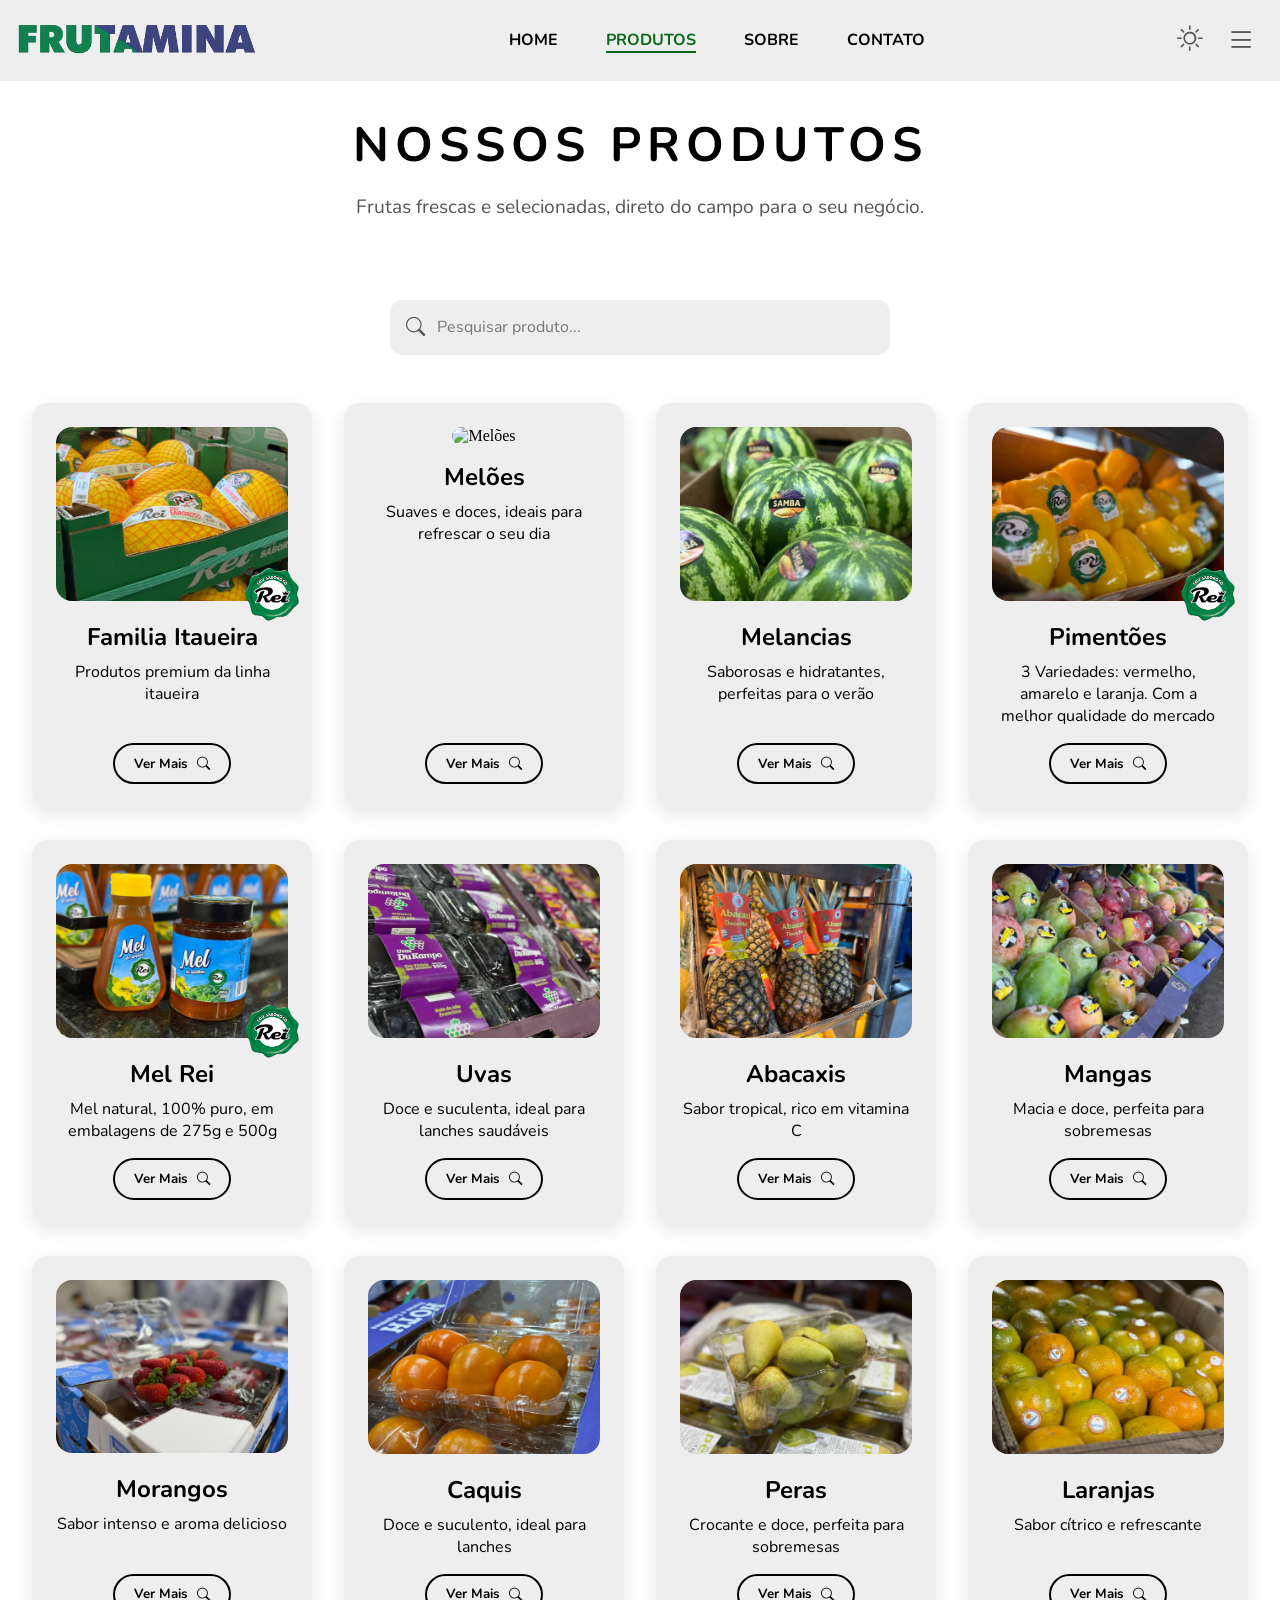
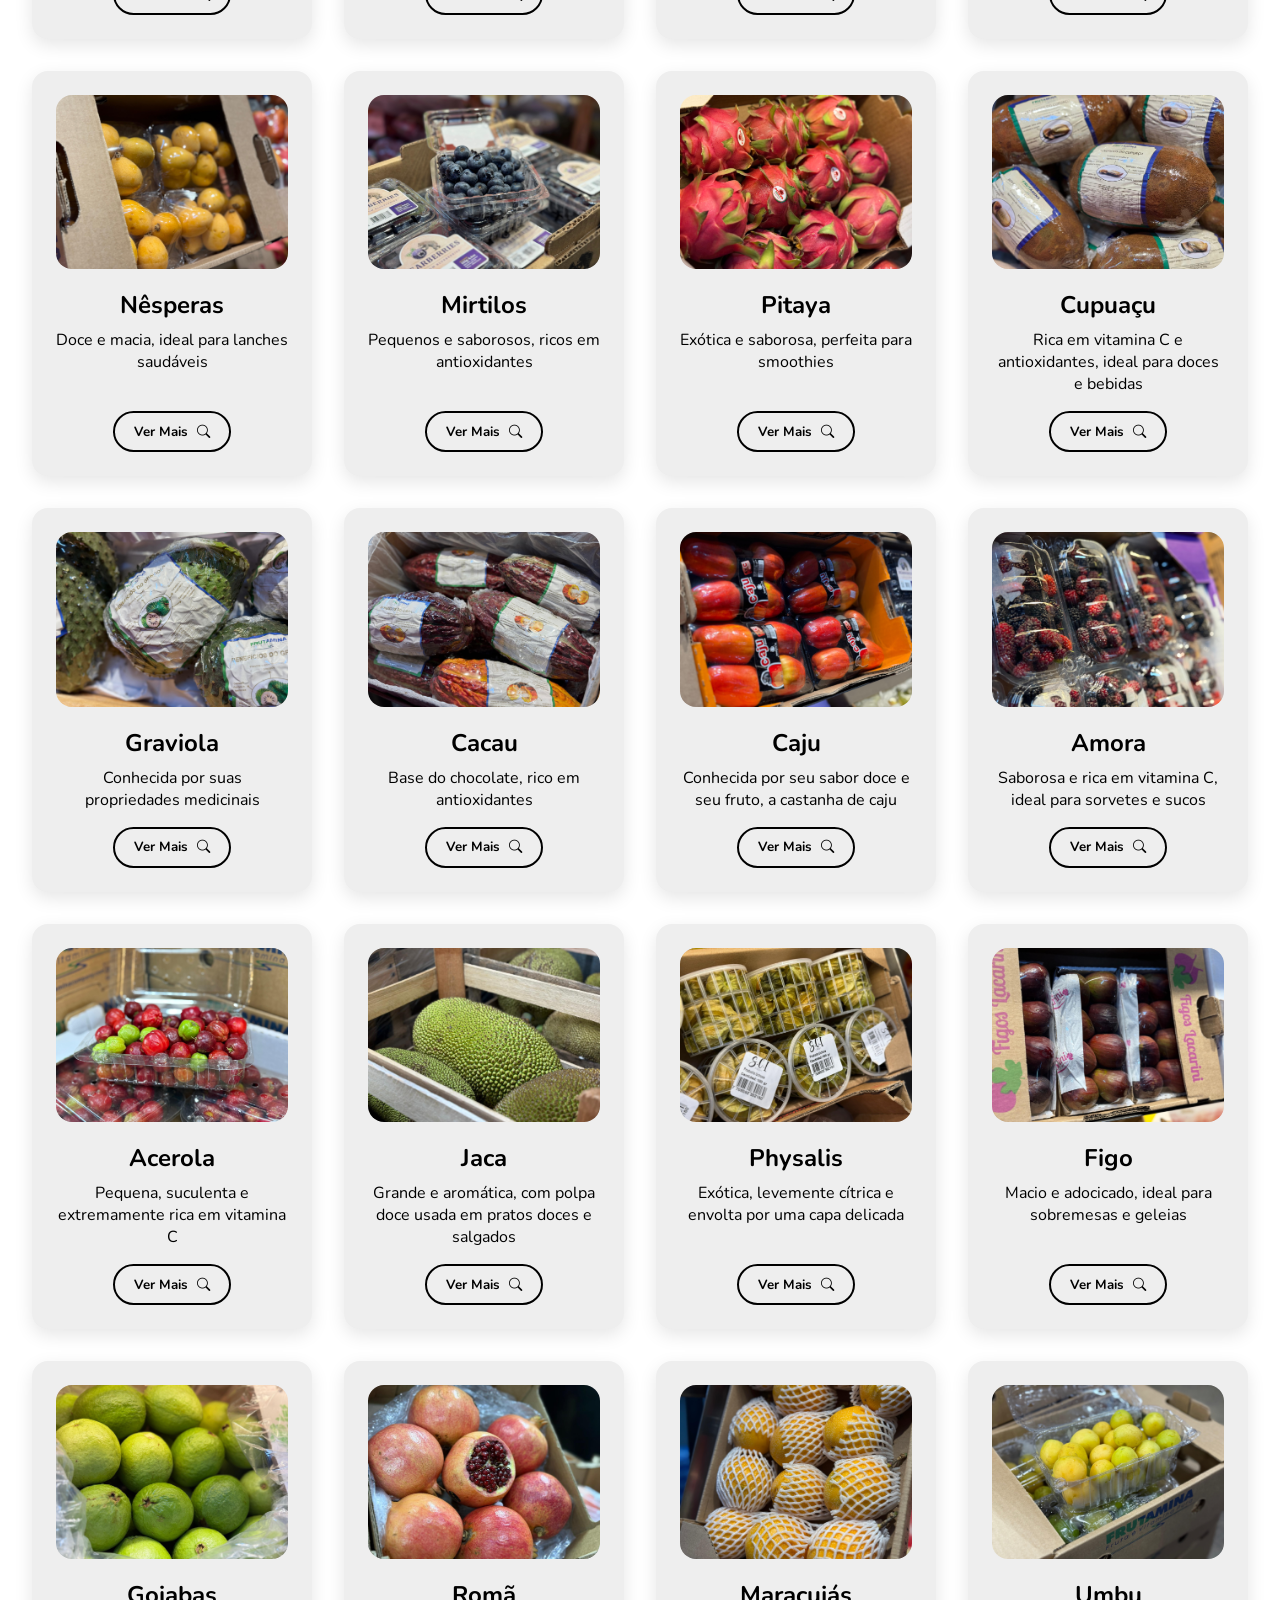
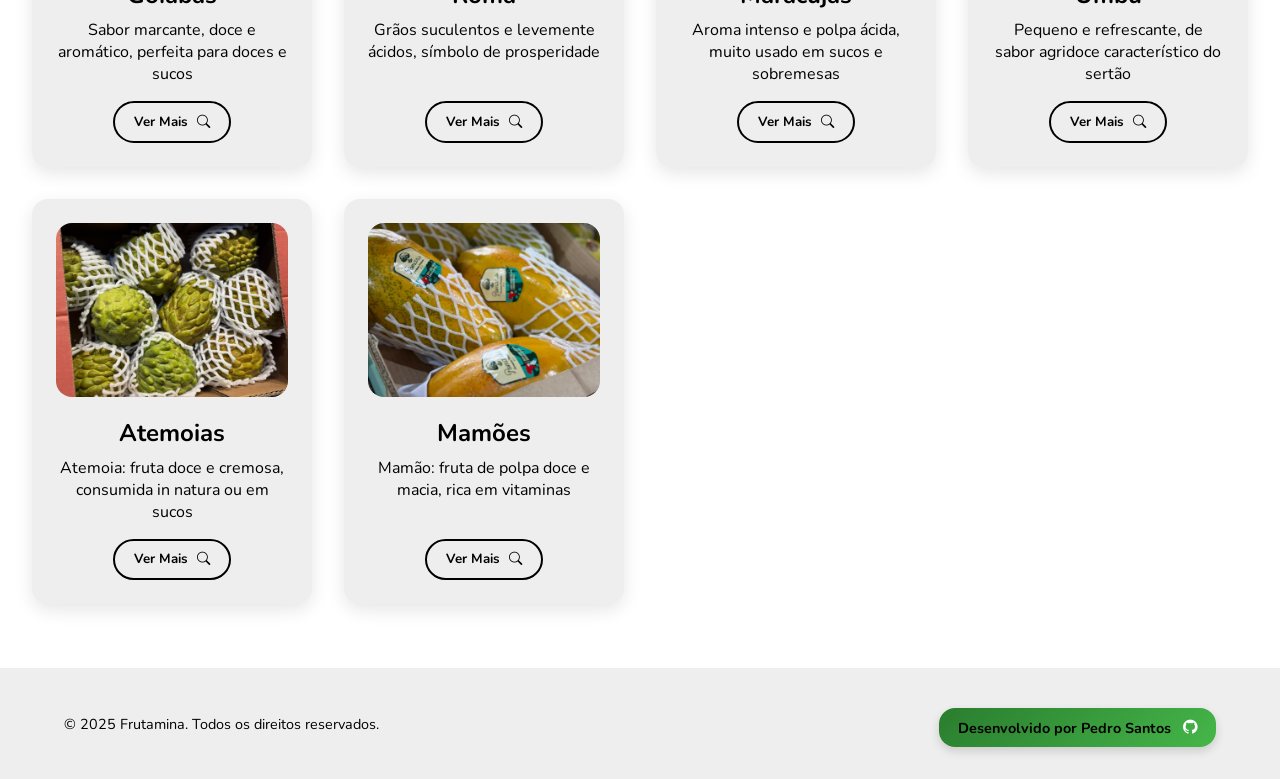
==== produtos.html @ 0034beb6 "up" ====
<!DOCTYPE html>
<html lang="pt-BR">

<head>
  <meta charset="UTF-8">
  <meta name="viewport" content="width=device-width, initial-scale=1.0">
  <title>Frutamina | Produtos</title>

  <!-- CSS Base -->
  <link rel="stylesheet" href="assets/css/produtos.css">

  <!-- Bootstrap Icons -->
  <link rel="stylesheet" href="https://cdn.jsdelivr.net/npm/bootstrap-icons@1.13.1/font/bootstrap-icons.min.css" />
</head>

<body>
  <!-- Header -->
  <header id="header">
    <div class="header-logo">
      <a href="index.html">
        <img src="assets/svg/logo.webp" alt="Frutamina Logo" class="logo" />
      </a>
    </div>
    <nav class="menu-desktop">
      <ul class="menu menu-principal">
        <li><a href="index.html#home" class="menu-link"><span class="menu-texto">Home</span></a></li>
        <li><a href="produtos.html" class="menu-link active"><span class="menu-texto">Produtos</span></a></li>
        <li><a href="index.html#sobre" class="menu-link"><span class="menu-texto">Sobre</span></a></li>
        <li><a href="index.html#contato" class="menu-link"><span class="menu-texto">Contato</span></a></li>
      </ul>
    </nav>
    <div class="header-toggle">
      <i id="toggleTheme" class="bi bi-sun"></i>
      <button id="menuHamburger" class="btn-menu-mobile">
        <i class="bi bi-list"></i>
      </button>
    </div>
  </header>

  <!-- Menu Mobile -->
  <nav id="menuMobile" class="menu menu-principal menu-mobile">
    <button class="btn-fechar-mobile" onclick="document.getElementById('menuMobile').classList.remove('active')">
      <i class="bi bi-x-lg"></i>
    </button>
    <ul class="menu-lista">
      <li class="menu-item">
        <a href="index.html" class="menu-link">
          <i class="bi bi-house-door"></i>
          <span>Home</span>
        </a>
      </li>
      <li class="menu-item">
        <a href="produtos.html" class="menu-link">
          <i class="bi bi-basket"></i>
          <span>Produtos</span>
        </a>
      </li>
      <li class="menu-item">
        <a href="index.html#sobre" class="menu-link">
          <i class="bi bi-info-circle"></i>
          <span>Sobre</span>
        </a>
      </li>
      <li class="menu-item">
        <a href="index.html#contato" class="menu-link">
          <i class="bi bi-telephone"></i>
          <span>Contato</span>
        </a>
      </li>
    </ul>
    <div class="menu-social-mobile">
      <a href="https://www.instagram.com/frutamina.oficial/" target="_blank"><i class="bi bi-instagram"></i></a>
      <a href="https://www.tiktok.com/@frutamina.oficial" target="_blank"><i class="bi bi-tiktok"></i></a>
      <a href="tel:3641-4352" target="_blank"><i class="bi bi-telephone"></i></a>
    </div>
  </nav>

  <!-- Seção Produtos -->
  <main class="produtos-page container">
    <h1>Nossos Produtos</h1>
    <p class="descricao">Frutas frescas e selecionadas, direto do campo para o seu negócio.</p>

    <!-- Barra de Pesquisa -->
    <div class="barra-pesquisa">
      <input type="text" id="buscaProduto" class="busca-input" placeholder="Pesquisar produto...">
      <i class="bi bi-search"></i>
    </div>

    <p id="mensagemNaoEncontrado" class="mensagem-nao-encontrado" style="display: none;">
      <i class="bi bi-emoji-frown"></i> Nenhum produto encontrado.<br>
      Verifique a ortografia ou entre em contato conosco para mais informações.
    </p>
    <div id="botaoContatoNaoEncontrado" class="mensagem-botao" style="display: none;">
      <a href="index.html#contato">
        <button class="btn btn-primario">
          <span class="btn-texto">Falar com a Frutamina</span>
          <i class="bi bi-envelope"></i>
        </button>
      </a>
    </div>

    <div class="grid-produtos">

    </div>

    <!-- Modal Produto (substituir a versão antiga) -->
    <div id="modalProduto" class="modal-produto" role="dialog" aria-hidden="true">
      <div class="modal-conteudo">
        <button class="modal-fechar" onclick="fecharModal()">
          <i class="bi bi-x-lg"></i>
        </button>

        <!-- coluna esquerda: imagem + mini-galeria -->
        <div class="modal-imagem" aria-hidden="false">
          <img id="modalImagem" src="" alt="Imagem do produto">
          <div id="miniGaleria" class="mini-galeria"></div>
        </div>

        <!-- coluna direita: título, descrição, impact-characters, botões -->
        <div class="modal-texto">
          <h2 id="modalTitulo"></h2>
          <p id="modalDescricao"></p>

          <div class="impact-characters" aria-hidden="false"></div>

          <!-- Indicador de progresso -->
          <div class="modal-progresso">
            <span id="progressoTexto">1/1</span>
          </div>

          <!-- Botões de navegação -->
          <div class="modal-botoes">
            <button id="anteriorBtn" class="btn btn-primario" onclick="anteriorProduto()">
              <i class="bi bi-arrow-left"></i> Anterior
            </button>
            <button id="proximoBtn" class="btn btn-primario" onclick="proximoProduto()">
              Próximo <i class="bi bi-arrow-right"></i>
            </button>
          </div>
        </div>
      </div>
    </div>
  </main>


  <!-- Footer -->
  <footer>
    <div class="footer-container">
      <p class="frutamina">&copy; 2025 Frutamina. Todos os direitos reservados.</p>
      <a href="https://spedrooliveira.github.io/site-pedro/" target="_blank">
        <button class="btn-footer">
          <p class="pedro">Desenvolvido por Pedro Santos <i class="bi bi-github"></i></p>
        </button>
      </a>
    </div>
  </footer>

  <!-- Scripts -->
</body>
<script src="assets/js/script.js" defer></script>
<script src="assets/js/produtos.js" defer></script>
<script src="assets/js/modal-produtos.js" defer></script>

</html>
---- assets/css/produtos.css ----
@import url('https://fonts.googleapis.com/css2?family=Noto+Sans+Duployan:wght@400;700&family=Noto+Sans+SC:wght@100..900&family=Nunito:ital,wght@0,200..1000;1,200..1000&family=Roboto+Mono:ital,wght@0,100..700;1,100..700&display=swap');

* {
    box-sizing: border-box;
    margin: 0;
    padding: 0;
}

:root {
    --fonte-textos: 'Nunito', sans-serif;
    --fonte-titulos: 'Noto Sans SC', sans-serif;
    --fonte-escrita: 'Noto Sans Duployan', sans-serif;
    --fonte-titulos2: 'Nunito', sans-serif;
    --cor-link: #2563eb;
}

:root,
:root[data-theme="light"] {
    --cor-fundo-primário: #ffffff;
    --cor-fundo-secundário: #eeeeee;
    --cor-texto: #000000;
    --cor-icone: #555555;
    --cor-hover: #096919;
    --cor-azul-contato: #2563eb;
    --cor-azul-hover: #1d4ed8;
    --cor-botao: #000;

}

:root[data-theme="dark"] {
    --cor-fundo-primário: #121212;
    --cor-fundo-secundário: #1e1e1e;
    --cor-texto: #f5f5f5;
    --cor-icone: #bbbbbb;
    --cor-hover: #0f9d0f;
    --cor-botao: #fff;

}

html {
    scroll-behavior: smooth;

}


.container {
    margin: 0 auto;
    padding-left: 2rem;
    padding-right: 2rem;
}

#home,
#sobre,
#produtos,
#contato {
    scroll-margin-top: 5rem;
}

.produtos,
.sobre,
.contato {
    padding-top: 5rem;
    padding-bottom: 2rem;
    /* ajuste conforme a altura do seu header */
}

i {
    color: var(--cor-icone);
}

button {
    border: none;
    cursor: pointer;
    border: solid 1px var(--cor-texto);
}

body {
    background-color: var(--cor-fundo-primário);
    transition: all 0.3s ease-in-out;

}


a {
    text-decoration: none;
    color: var(--cor-link);
}

span {
    font-family: var(--fonte-textos);
}

ul {
    list-style: none;
}

li {
    color: var(--cor-texto)
}


h1 {
    font-family: var(--fonte-escrita);
    font-size: 4rem;
    /* maior */
    color: var(--cor-texto);
    text-rendering: optimizeLegibility;
    text-transform: uppercase;
}

h2 {
    font-family: var(--fonte-titulos2);
    color: var(--cor-texto);
    text-transform: uppercase;
    align-items: center;
    display: flex;
    justify-content: center;
    font-size: 3rem;
    letter-spacing: 24px;
}

h3 {
    font-family: var(--fonte-escrita);
    color: var(--cor-texto);
    text-rendering: optimizeLegibility;
}

h4 {
    font-family: var(--fonte-escrita);
    color: var(--cor-texto);
    text-rendering: optimizeLegibility;
}

.subtitulo-h1 {
    font-size: 2.5rem;
    text-transform: uppercase;
    display: block;
    margin-top: -0.8rem;
    color: var(--cor-texto);

}

.subtitulo-banner {
    font-size: 1.2rem;
    font-family: var(--fonte-textos);
    color: var(--cor-texto);
    margin-top: -0.5rem;
}

/* BOTÕES */

.btn-primario {
    background: transparent;
    border: 2px solid var(--cor-texto);
    color: #fff;
    padding: 0.6rem 1.2rem;
    border-radius: 2rem;
    transition: all 0.3s ease;
    display: flex;
    align-items: center;
    justify-content: center;
    gap: .6rem;
}

.btn-primario:hover {
    background: #2ecc71;
    border-color: #2ecc71;
    color: #fff;
    transform: translateY(-2px);
}

.btn-primario i {
    color: var(--cor-texto);
}

.btn-primario span {
    color: var(--cor-texto);
    font-weight: 700;
    text-transform: capitalize;
    font-weight: 700;
}

.btn-primario:hover span {
    color: #fff;
    font-weight: 700;
}

.btn-primario:hover i {
    color: #fff;
}




/* MENU */

.logo {
    width: 15rem;
    height: auto;
    pointer-events: none;
}

#header {
    display: flex;
    flex-direction: row;
    align-items: center;
    /* Centraliza verticalmente */
    justify-content: space-between;
    width: 100%;
    padding: 1rem 1rem;
    z-index: 100;
    position: fixed;
    background-color: var(--cor-fundo-secundário);
    transition: all 0.3s ease-in-out;
}

.header-logo {
    display: flex;
    align-items: center;
    /* Garante alinhamento da logo */
}

.menu {
    display: flex;
    gap: 1rem;
    align-items: center;
}

.menu-texto {
    color: var(--cor-texto);
    text-transform: uppercase;
    font-size: 1rem;
    font-weight: 700;
    font-family: var(--fonte-textos);
    text-rendering: optimizeLegibility;
    transition: border-bottom 0.3s ease;
    border-bottom: 2px solid transparent;

}

.menu-link {
    display: flex;
    align-items: center;
    gap: 0.5rem;
    padding: 0.5rem 1rem;
    transition: all 0.3s ease-in-out;
}

.menu-link.active .menu-texto,
.menu-link:hover .menu-texto {
    color: var(--cor-hover);
    transition: all 0.3s ease-in-out;
    border-bottom: 2px solid var(--cor-hover);
    /* Linha visível ao ativar */
}

.social-icon {
    color: var(--cor-icone);
    font-size: 1.5rem;
    /* tamanho fonte */
}

.menu-link:hover .social-icon {
    color: var(--cor-hover);
    transition: all 0.3s ease-in-out;
}

.header-toggle {
    display: flex;
    align-items: center;
    justify-content: flex-end;
}

#toggleTheme:hover {
    color: var(--cor-hover);
    transition: all 0.3s ease-in-out;
    border-bottom: 2px solid;
    /* Linha invisível para evitar "pulo" ao ativar */
    transition: border-bottom 0.3s ease;
    /* Adiciona transição suave */
}

#toggleTheme {
    cursor: pointer;
    color: var(--cor-icone);
    font-size: 1.6rem;
    /* tamanho fonte */
    transition: all 0.3s ease-in-out, border-bottom 0.3s ease;
    border-bottom: 2px solid transparent;
    /* Linha invisível para evitar "pulo" ao ativar */
}

.btn-menu-mobile {
    color: var(--cor-icone);
    border: none;
    font-size: 1.8rem;
    padding: 0.5rem;
    margin-left: 1rem;
    display: flex;
    align-items: center;
    justify-content: center;
    cursor: pointer;
    display: none;
    color: var(--cor-azul-contato);
    background: transparent;
}

/* MENU MOBILE */

/* ===== MENU MOBILE MODERNO ===== */
.menu-mobile {
    position: fixed;
    top: 0;
    right: 0;
    z-index: 50;
    width: 75%;
    height: 100%;
    background: var(--cor-fundo-secundário);
    backdrop-filter: blur(10px);
    display: flex;
    flex-direction: column;
    padding: 2rem 1.5rem;
    transform: translateX(100%);
    transition: transform 0.4s ease, opacity 0.3s ease;
    opacity: 0;
}

.menu-mobile.active {
    transform: translateX(0);
    opacity: 1;
}

.btn-fechar-mobile {
    align-self: flex-end;
    background: none;
    border: none;
    font-size: 2rem;
    color: #fff;
    margin-bottom: 1rem;
}

.menu-logo-mobile {
    text-align: center;
    margin-bottom: 2rem;
}

.menu-logo-mobile img {
    width: 120px;
    height: auto;
}

.menu-lista {
    list-style: none;
    flex: 1;
}

.menu-lista .menu-item {
    margin-bottom: 1.2rem;
}

.menu-lista .menu-link {
    display: flex;
    align-items: center;
    gap: 0.8rem;
    padding: 0.8rem 1rem;
    border-radius: 8px;
    color: #fff;
    text-decoration: none;
    transition: background 0.3s ease;
    font-size: 1.1rem;
}

.menu-lista .menu-link:hover {
    background: rgba(255, 255, 255, 0.1);
}

.menu-lista .menu-link i {
    font-size: 1.3rem;
    color: var(--cor-azul-contato);
}

.menu-social-mobile {
    margin-top: auto;
    display: flex;
    justify-content: center;
    gap: 1.5rem;
}

.menu-social-mobile a {
    font-size: 1.8rem;
    transition: color 0.3s ease;
}

.menu-social-mobile i:hover {
    color: var(--cor-azul-contato);
    transition: 0.3s ease-in-out;
}

/* CORPO */

.barra-pesquisa {
    margin: 2rem auto 3rem;
    max-width: 500px;
    width: 100%;
    position: relative;
    background-color: transparent;
}

.barra-pesquisa i {
    position: absolute;
    top: 50%;
    left: 1rem;
    transform: translateY(-50%);
    font-size: 1.2rem;
    color: var(--cor-icone);
}

.barra-pesquisa input {
    width: 100%;
    padding: 0.9rem 1.2rem 0.9rem 2.8rem;
    /* espaço extra à esquerda pro ícone */
    font-size: 1rem;
    border: 2px solid var(--cor-fundo-secundário);
    border-radius: 0.8rem;
    font-family: var(--fonte-textos);
    outline: none;
    transition: all 0.3s ease;
    background-color: var(--cor-fundo-secundário);
    color: var(--cor-texto);
}

.barra-pesquisa input:focus {
    border-color: var(--cor-hover);
}

.mensagem-nao-encontrado {
    display: flex;
    flex-direction: column;
    align-items: center;
    justify-content: center;
    text-align: center;
    max-width: 600px;
    margin: 2rem auto;
    font-size: 1.5rem;
    font-family: var(--fonte-textos);
    color: var(--cor-icone);
    line-height: 1.6;
}

.mensagem-nao-encontrado i {
    font-size: 2rem;
    margin-bottom: 0.5rem;
    color: var(--cor-hover);
}

.mensagem-botao {
    display: flex;
    justify-content: center;
    margin-bottom: 2rem;
    padding-top: 1rem;
}

.mensagem-botao .btn {
    padding: 1rem 2rem;
    font-size: 1.2rem;
    border-radius: 1rem;
}

.mensagem-botao .btn i {
    font-size: 1.3rem;
    /* ícone maior */
}

/* FIM DA BARRA */

.produtos-page {
    padding-top: 7rem;
    padding-bottom: 4rem;
    /* espaço antes do footer */
    min-height: 60vh;
    /* mantém altura mínima da seção */
    display: flex;
    flex-direction: column;
    justify-content: flex-start;
}

.produtos-page h1 {
    font-family: var(--fonte-titulos2);
    font-size: 3rem;
    color: var(--cor-texto);
    margin-bottom: 1rem;
    text-transform: uppercase;
    letter-spacing: 6px;
}

.produtos-page .descricao {
    font-size: 1.2rem;
    color: var(--cor-icone);
    margin-bottom: 3rem;
    font-family: var(--fonte-textos);
}

.produtos-page h1,
.produtos-page p {
    display: flex;
    justify-content: center;
    align-items: center;
}

/* Grid */
.grid-produtos {
    display: grid;
    grid-template-columns: repeat(4, 1fr);
    gap: 2rem;
}


.produto-card {
    background-color: var(--cor-fundo-secundário);
    padding: 1.5rem;
    border-radius: 1rem;
    box-shadow: 0 6px 18px rgba(0, 0, 0, 0.1);
    display: flex;
    flex-direction: column;
    align-items: center;
    transition: all 0.3s ease-in-out;
}

.produto-card:hover {
    transform: translateY(-6px);
    box-shadow: 0 12px 24px rgba(0, 0, 0, 0.15);
}

.produto-img {
    width: 100%;
    height: auto;
    object-fit: contain;
    margin-bottom: 1rem;
    border-radius: 1rem;
    pointer-events: none;

}

.produto-img-wrapper {
    position: relative;
    display: inline-block;
}

.selo-rei {
    position: absolute;
    bottom: -5px;
    right: -16px;
    width: 4rem;
    height: auto;
    z-index: 2;
    pointer-events: none;
}


.produto-titulo {
    font-size: 1.5rem;
    font-family: var(--fonte-titulos2);
    margin-bottom: 0.5rem;
    color: var(--cor-texto);
    text-transform: capitalize;
}

.produto-texto {
    font-size: 1rem;
    color: var(--cor-texto);
    font-family: var(--fonte-textos);
    text-align: center;
    margin-bottom: 1rem;
}

.produto-card .btn {
    margin-top: auto;
    align-self: center;
}



/* POUP-UP */

.modal-produto {
    position: fixed;
    inset: 0;
    background: rgba(18, 18, 18, 0.95);
    display: none;
    justify-content: center;
    align-items: center;
    z-index: 2000;
    padding: 2rem;
    overflow-y: auto;
}


.modal-conteudo {
    display: flex;
    flex-direction: row;
    text-align: center;
    gap: 2rem;
    max-width: 1200px;
    width: 100%;
    color: var(--cor-texto);
    position: relative;
    background: rgba(28, 28, 28, 0.9);
    border-radius: 1.5rem;
    padding: 1rem;
    box-shadow: 0 8px 32px rgba(0, 0, 0, 0.4);
}

.modal-imagem{
    display: flex;
    flex-direction: column;
   
}

.modal-texto {
    flex: 1 1 48%;
    display: flex;
    flex-direction: column;
    gap: 1rem;
    padding: 0.5rem 0.5rem;
}

.modal-texto h2 {
    font-size: 2rem;
    font-family: var(--fonte-titulos2);
    color: #fff;
    margin-bottom: .5rem;
    text-align: center;
}

.modal-texto p {
    font-size: 1.2rem;
    line-height: 1.6;
    font-family: var(--fonte-textos);
    color: white;
}

.modal-botoes {
    display: flex;
    justify-content: flex-end;
    gap: 1rem;
    margin-top: 2rem;
    color: white;
    position: absolute;
    bottom: 1.5rem;
    right: 1.5rem;
    display: flex;
}

.modal-imagem img {
    border-radius: 1rem;
    max-height: 450px;
    object-fit: cover;
    box-shadow: 0 6px 20px rgba(0, 0, 0, 0.5);
}

.modal-texto h2 {
    font-size: 2.4rem;
    letter-spacing: 2px;
    text-transform: uppercase;
    font-family: var(--fonte-titulos2);
    color: #fff;
    margin-bottom: 1rem;
}

.modal-texto p {
    font-size: 1.2rem;
    line-height: 1.7;
    color: #ccc;
    max-width: 500px;
}

/* IMPACT */

/* Título do popup já está centralizado, mas garantimos */
#modalTitulo {
    font-family: var(--fonte-titulos2);
    font-size: 2.5rem;
    text-transform: uppercase;
    color: white;
    text-align: center;
}

/* Descrição centralizada e branca */
#modalDescricao {
    font-family: var(--fonte-textos);
    font-size: 1.1rem;
    color: #d0d0d0;
    text-align: center;
    max-width: 100%;
    margin: 0 auto;
}

.impact-characters {
    display: grid;
    grid-template-columns: repeat(3, 1fr);
    gap: 1rem;
    justify-items: center;
    margin-top: 5rem;
}

/* ATENÇÃO */
.impact-characters .character {
    background: rgba(255, 255, 255, 0.05);
    border-radius: 12px;
    padding: 0.8rem 1.2rem;
    color: #fff;
    display: flex;
    align-items: center;
    justify-content: center;
    gap: 0.6rem;
    transition: transform 0.2s ease, background 0.2s ease;
    font-family: var(--fonte-escrita);
    min-width: 0;
    max-width: none;
    text-align: center;
    width: 100%;
    box-sizing: border-box;
    flex-direction: column;
}

.impact-characters .character:hover {
    background: rgba(255, 255, 255, 0.1);
    transform: translateY(-3px);
}

.impact-characters .character span {
    color: #fff;
    font-family: var(--fonte-escrita);
    font-size: 1rem;
}

.impact-characters .character i {
    font-size: 1.5rem;
    line-height: 1;
}


.modal-progresso {
    position: absolute;
    top: 10px;
    left: 15px;
    background: rgba(0, 0, 0, 0.6);
    font-size: 14px;
    font-weight: bold;
    padding: 4px 8px;
    border-radius: 6px;
    z-index: 1000;
    user-select: none;
}

.modal-progresso span {
    color: white;
}

/* Impact Characters em branco e centralizados */
/* === IMPACT CARDS COM BORDA UNIFORME === */
.impact-characters .impact-item {
    background: rgba(255, 255, 255, 0.08);
    padding: .8rem 1.2rem;
    border-radius: 12px;
    display: flex;
    align-items: center;
    gap: .6rem;
    color: #fff;
    transition: all .2s ease-in-out;
    font-family: var(--fonte-escrita);
}

.impact-characters .impact-item:hover {
    background: rgba(255, 255, 255, 0.15);
    transform: translateY(-3px);
}

.impact-characters i {
    color: #2ecc71;
    background: rgba(46, 204, 113, 0.1);
    padding: 8px;
    border-radius: 50%;
}


.impact-characters .character span {
    color: #fff;
    font-family: var(--fonte-escrita);
    /* garante que o span também fique branco */
}


.impact-characters .character {
    background: rgba(255, 255, 255, 0.05);
    padding: 0.8rem 1.2rem;
    border-radius: 12px;
    color: #fff;
    font-size: 0.95rem;
    display: flex;
    align-items: center;
    gap: 0.6rem;
    transition: transform 0.2s ease, background 0.2s ease;
}

.impact-characters .character:hover {
    background: rgba(255, 255, 255, 0.1);
    transform: translateY(-3px);
}


/* BOTÕES POUP UP */

.modal-botoes button {
    background: transparent;
    border: 2px solid #fff;
    color: #fff;
    padding: 0.6rem 1.2rem;
    border-radius: 2rem;
    font-size: 1rem;
    transition: all 0.3s ease;
}

.modal-botoes button i {
    color: #fff;
}

.modal-botoes button:hover {
    background: #2ecc71;
    border-color: #2ecc71;
    color: #fff;
    transform: translateY(-2px);
}


.modal-texto {
    padding-bottom: 4rem;
    /* espaço extra para não sobrepor os botões */
    color: white;
}

/* IMAGEM */

/* botão fechar */

.modal-fechar {
    position: absolute;
    top: 1rem;
    right: 1rem;
    background: rgba(255, 255, 255, 0.1);
    border: none;
    font-size: 1.8rem;
    cursor: pointer;
    color: white;
    border-radius: 50%;
    width: 40px;
    height: 40px;
    transition: all 0.3s ease;
}

.modal-fechar:hover {
    background: #ff4d4d;
    box-shadow: 0 0 10px #ff4d4d;
    transform: rotate(90deg);
}

.impact-characters .character {
    display: flex;
    align-items: center;
    justify-content: center;
    gap: 0.6rem;
}

.impact-characters .character i {
    font-size: 1.5rem;
    line-height: 1;
}

.impact-characters .character img {
    width: 3rem;
    height: auto;
    object-fit: contain;
    border-radius: 50%;
    /* deixa redondinho como ícone */
}


.footer-container {
    width: 100%;
    max-width: 1200px;
    display: flex;
    justify-content: space-between;
    align-items: center;
    padding: 0 1.5rem;
}

footer {
    background: var(--cor-fundo-secundário);
    padding: 2rem 0;
    color: #fff;
    display: flex;
    justify-content: center;
    align-items: center;
}

.footer-container p {
    margin: 0;
    font-size: 0.9rem;
    text-align: left;
    font-family: var(--fonte-textos);
    color: var(--cor-texto);
}

.pedro {
    color: white;
    font-weight: 700;
}


.footer-container i {
    padding-left: .5rem;
    color: white;
}



.btn-footer {
    display: inline-block;
    padding: 0.6rem 1.2rem;
    margin-top: 0.5rem;
    border-radius: 1rem;
    background: linear-gradient(135deg, #2a7d2e, #45b649);
    box-shadow: 0 4px 10px rgba(0, 0, 0, 0.15);
    transition: all 0.3s ease-in-out;
    cursor: pointer;
    border: none;
}

.btn-footer:hover {
    transform: translateY(-3px) scale(1.05);
    box-shadow: 0 6px 14px rgba(0, 0, 0, 0.25);
    background: linear-gradient(135deg, #45b649, #45b649);
}

.pedro {
    color: #fff;
    font-size: 1rem;
    margin: 0;
}

.pedro:hover i,
.pedro i {
    color: white;
}


.frutamina {
    font-size: 1rem;
}


@keyframes fadeIn {
    from {
        opacity: 0;
        transform: scale(0.8);
    }

    to {
        opacity: 1;
        transform: scale(1);
    }

}

/* Responsivo */


@media (max-width: 1084px) {
    .modal-conteudo {
        flex-direction: row;
        text-align: center;
        gap: 1.5rem;
    }

    .modal-imagem img {
        max-width: 100%;
        height: auto;
        max-height: 350px;
    }

    .impact-characters
    {
        grid-template-columns: 1fr 1fr 1fr;
        gap: 1rem;
        justify-items: center;
        margin-top: -1rem;
    }
}
@media (max-width: 600px) {
    .grid-produtos {
        grid-template-columns: 1fr;
    }

    .produtos-page h1 {
        font-size: 2rem;
        letter-spacing: 3px;
        text-align: center;
    }

    .produtos-page h2,
    h3 {
        text-align: center;
    }
}

@media (max-width: 880px) {
 .contato-container {
    grid-template-columns: 1fr;
    min-height: auto;
  }

  .btn-menu-mobile {
    display: flex;
  }

  .menu-mobile{
    display: flex;
  }


  .menu-desktop {
    display: none;
  }

}



@media (min-height: 800px) {

    .modal-conteudo {
        flex-direction: column;
    }

    .modal-botoes {
        display: flex;
        justify-content: center;
        position: static;
    }

    .btn-menu-mobile {
        display: flex;
    }

}

@media (max-width: 1024px) {
    .grid-produtos {
        grid-template-columns: repeat(2, 1fr);
    }
}


@media (max-width: 768px) {
    .btn-menu-mobile {
        display: flex;
    }

    .menu-mobile {
        display: flex;
    }

    .menu-desktop {
        display: none;
    }

    .produtos-page .descricao {
        text-align: center;
    }

    .footer-container {
        flex-direction: column;
        text-align: center;
    }

    .card-cover {
        width: 100%;
        height: auto;
    }

    /* Produtos animação */

    .produtos-page h1,
    .produtos-page p {
        display: flex;
        justify-content: center;
        align-items: center;
    }

    #modalTitulo {
        font-size: 1.2rem;
    }

    #modalDescricao {
        font-size: .9rem;
    }

    .impact-characters .character span {
        font-size: .6rem;
    }

    .impact-characters {
        padding-bottom: .5rem;
    }

    .modal-botoes button {
        font-size: .8rem;
    }

    .modal-conteudo {
        flex-direction: column;
        text-align: center;
        gap: 1.5rem;
    }

    .modal-botoes {
        position: static;
        display: flex;
        justify-content: center;
        gap: 1rem;
        margin-top: 1.5rem;
    }

    .modal-texto {
        padding-bottom: 0;
    }

    .modal-imagem img {
        max-width: 100%;
    }

    .grid-produtos {
        grid-template-columns: 1fr;
    }

    .modal-content,
    .modal-conteudo {
        grid-template-columns: 1fr;
        padding-left: 1rem;
        padding-right: 1rem;
    }

    .impact-characters {
        display: flex;
        justify-content: center;
        align-items: stretch;
        flex-wrap: nowrap;
        gap: 0.6rem;
        margin: 1.5rem auto 0;
    }

    .impact-characters .character {
        flex: 1;
        min-width: 0;
        max-width: none;
        text-align: center;
        padding: 0.8rem;
    }


}

@media (max-width: 480px) {

    .logo {
        width: 10rem;
    }

    .container {
        padding-left: 1rem;
        padding-right: 1rem;
    }

    h1 {
        font-size: 1.5rem;
    }

    .footer-container {
        font-size: 0.9rem;
    }
}

@media (max-width: 390px) {


    .btn-primario {
        padding: 0.4rem 0.8rem;
        font-size: 0.9rem;
        margin-top: -2.5rem;
    }

    .banner .btn-primario {
        font-size: .7rem;
        padding: .4rem .8rem;
        gap: .4rem;
    }

    #toggleTheme {
        font-size: 1.4rem;
    }

    .footer-container {
        font-size: 0.8rem;
        padding: 0 1rem;
    }

    .legenda-video p {
        font-size: 1rem;
    }
}

@media (max-width: 320px) {

    .modal-conteudo {
        max-width: 100vw;
        max-height: 100vw;
        height: 100vw;
        width: 100vw;
        min-width: 0;
    }

    #modalTitulo {
        font-size: 1rem;
    }

    #modalDescricao {
        display: none;
    }

    .impact-characters {
        display: none;
    }

    .modal-texto,
    .impact-characters {
        max-width: 100%;
        min-width: 0;
        box-sizing: border-box;
        overflow-x: hidden;
    }

    .modal-imagem img {
        max-width: 100%;
        height: 5rem;
    }


    .modal-conteudo {
        padding: 1rem;
    }

    .modal-botoes {
        gap: 0.5rem;
        margin-top: 1rem;
        font-size: .5rem;
    }

    .footer-container p {
        font-size: 0.7rem;
    }

    .footer-container {
        flex-direction: column;
        text-align: center;
        gap: 0.5rem;
    }

    .pedro {
        font-size: .8rem;
    }
}
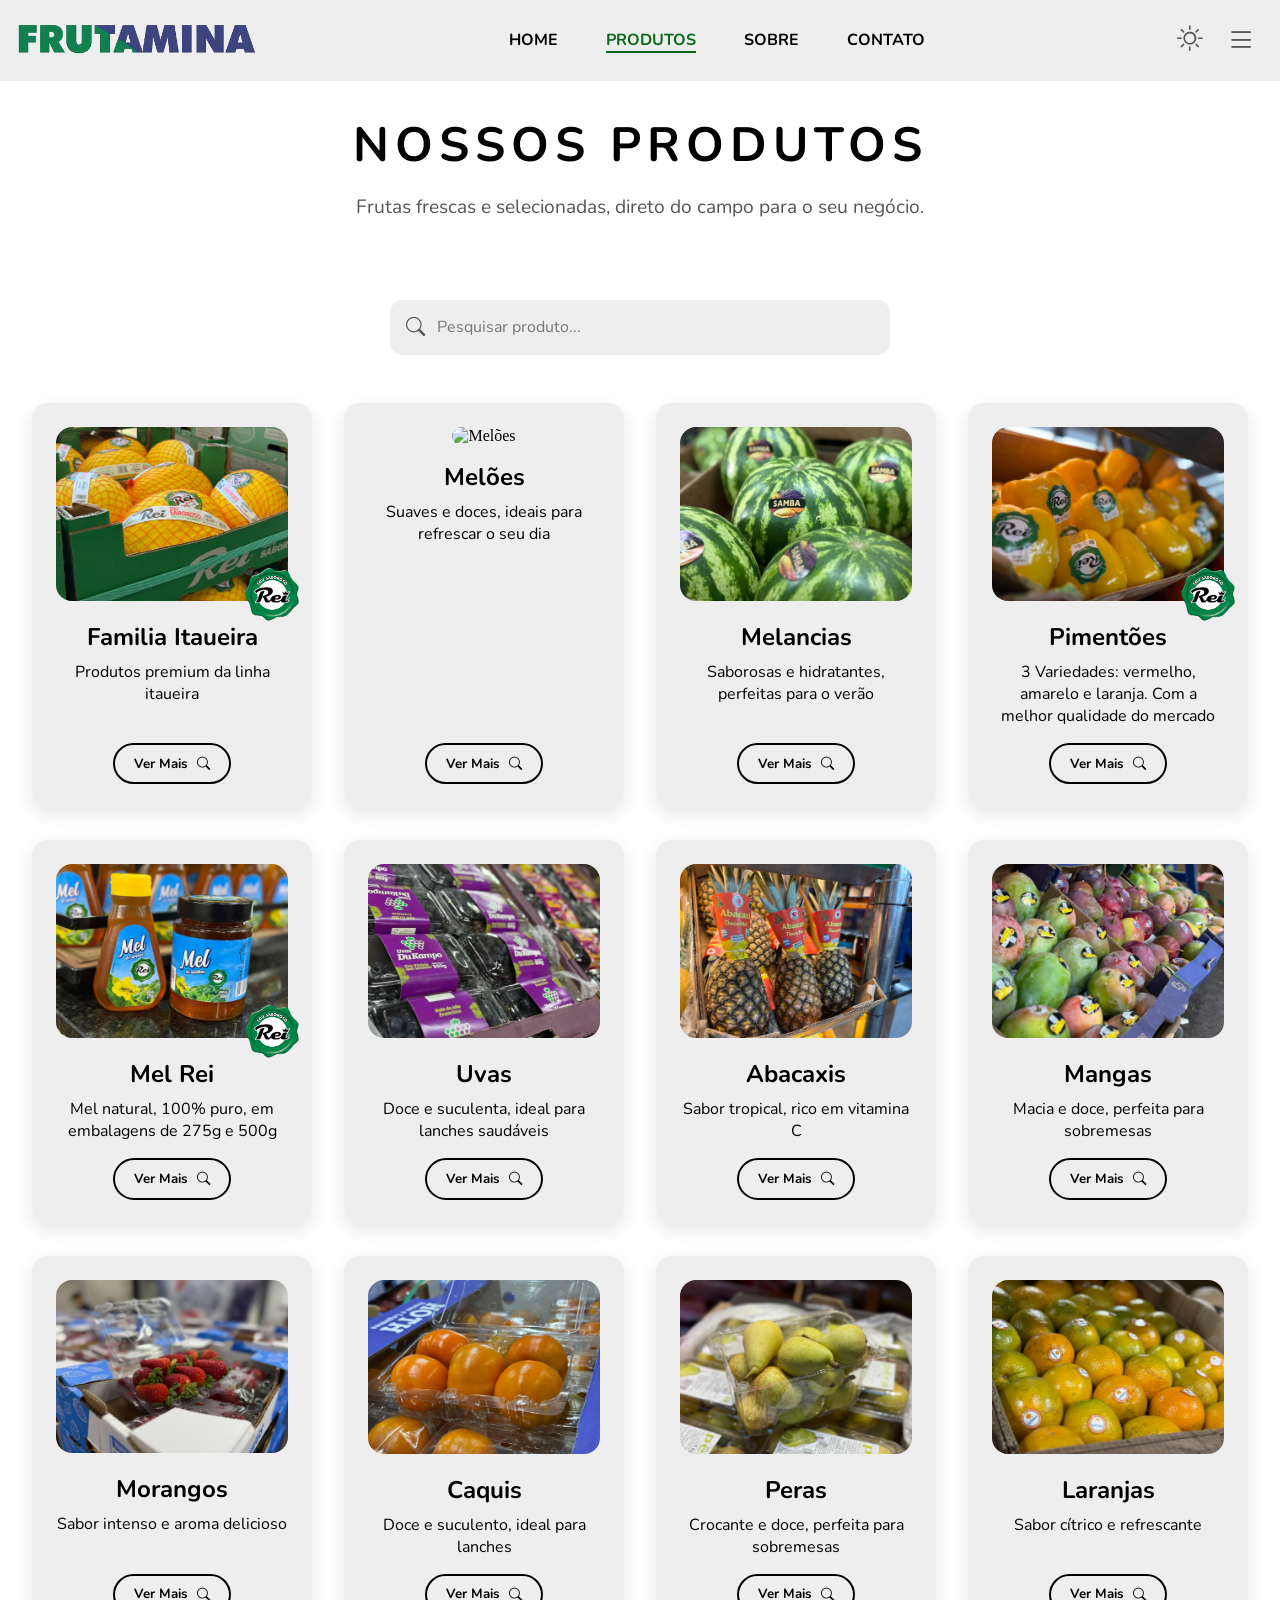
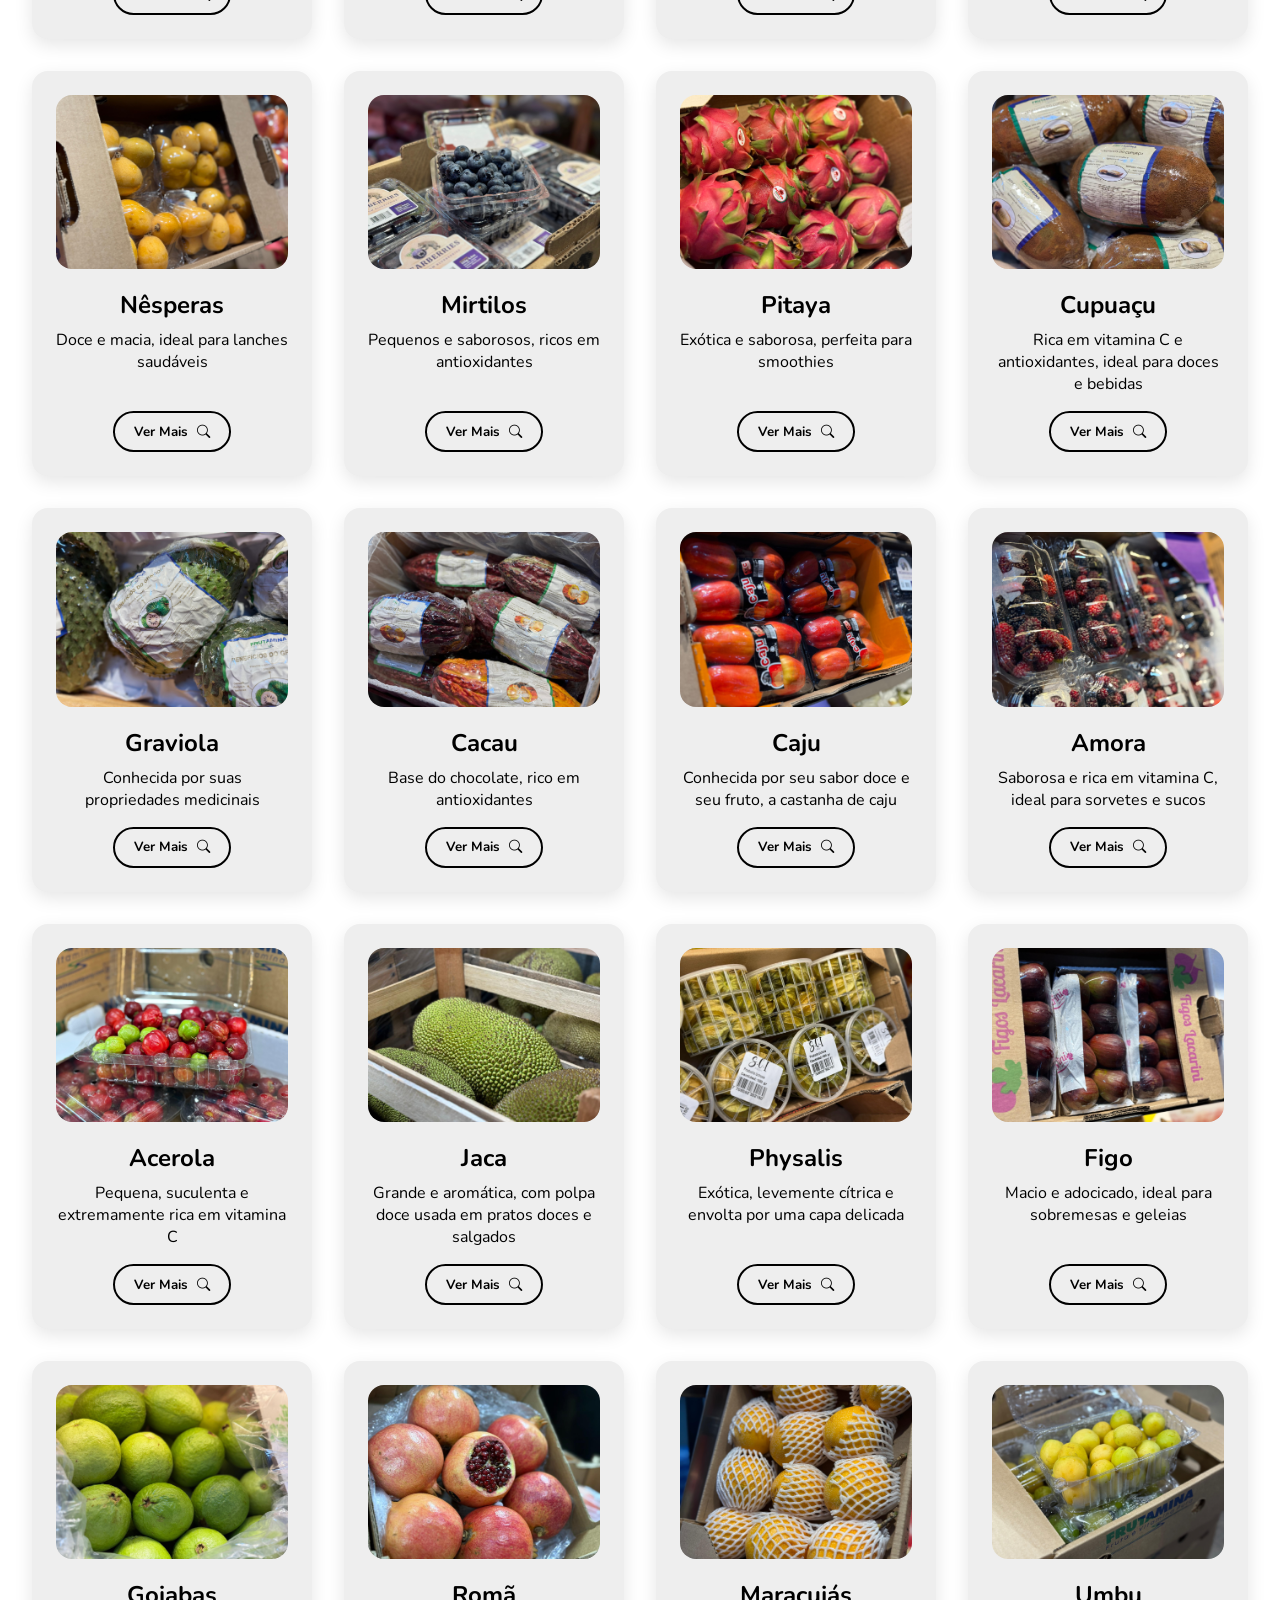
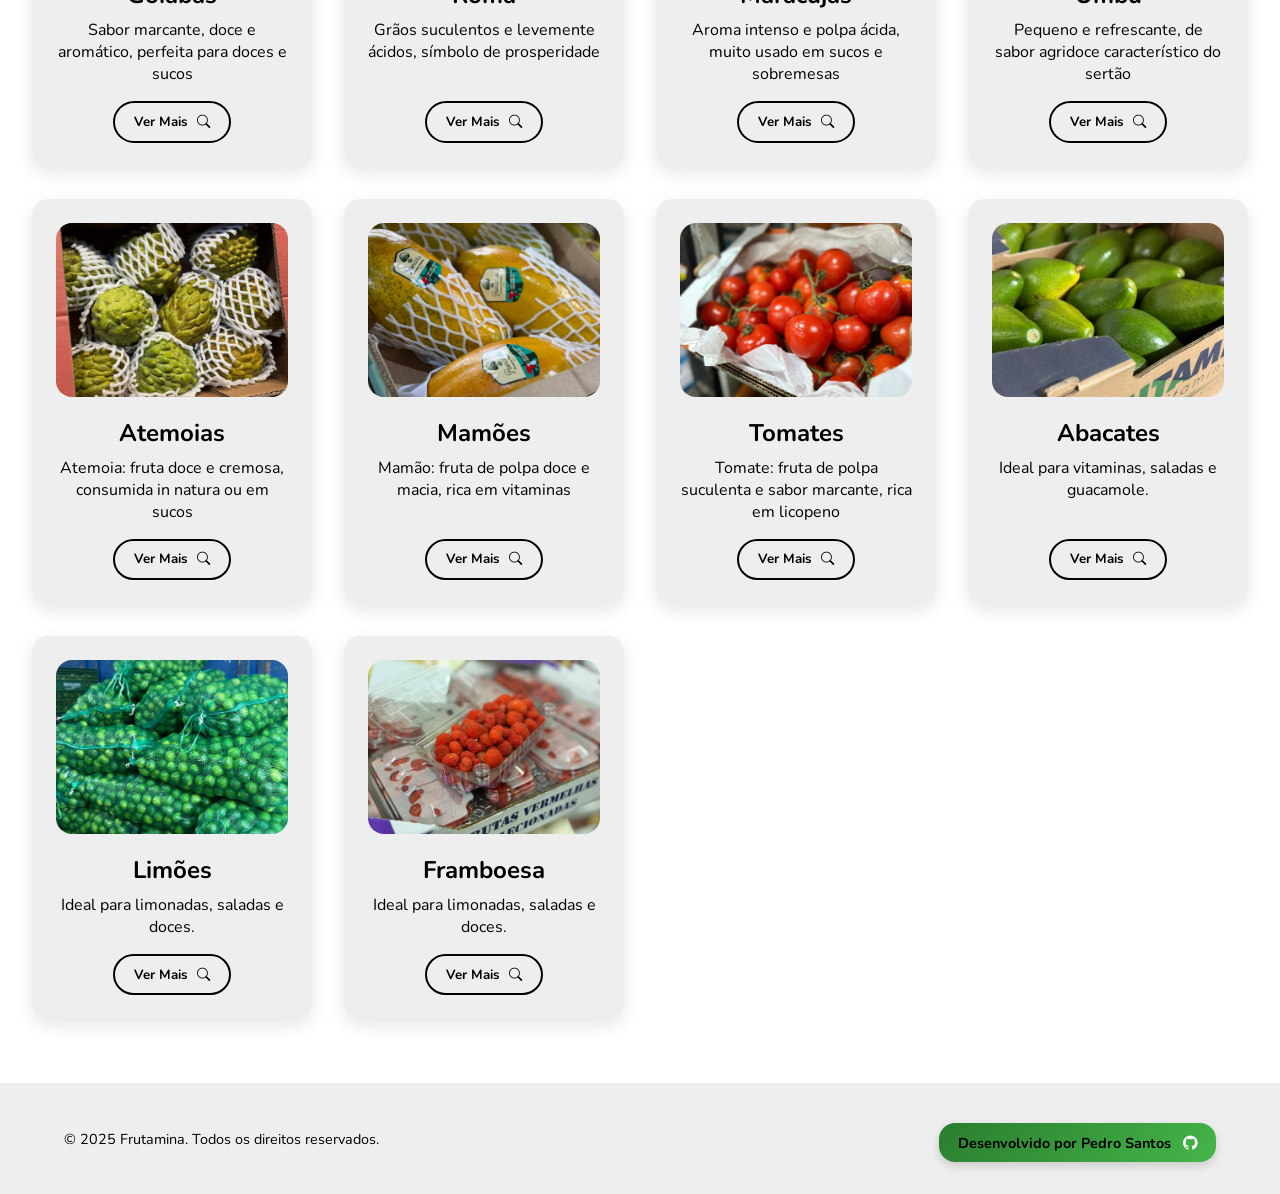
==== commit 595132db: "Add files via upload" ====
--- a/produtos.html
+++ b/produtos.html
@@ -72,6 +72,7 @@
       <a href="https://www.instagram.com/frutamina.oficial/" target="_blank"><i class="bi bi-instagram"></i></a>
       <a href="https://www.tiktok.com/@frutamina.oficial" target="_blank"><i class="bi bi-tiktok"></i></a>
       <a href="tel:3641-4352" target="_blank"><i class="bi bi-telephone"></i></a>
+      <a href="https://wa.me/5511999589953" target="_blank"><i class="bi bi-whatsapp"></i></a>
     </div>
   </nav>
 
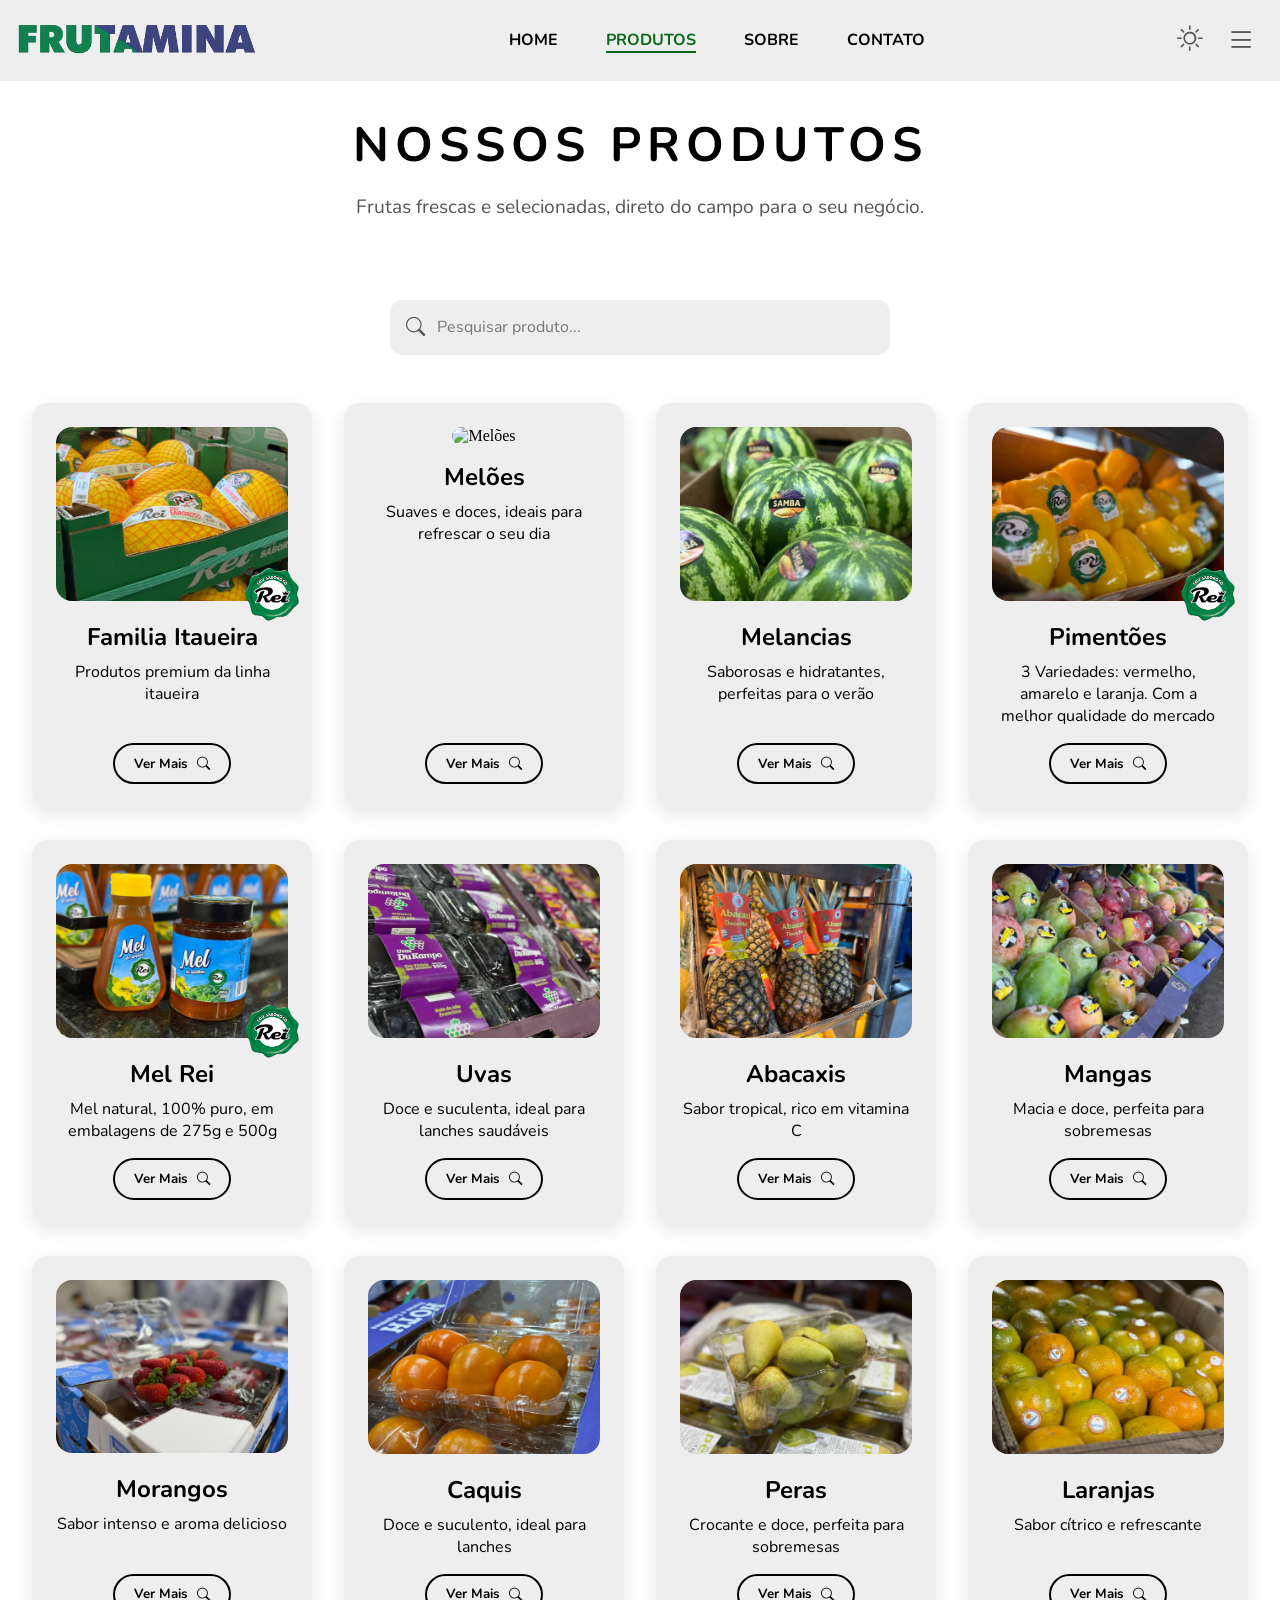
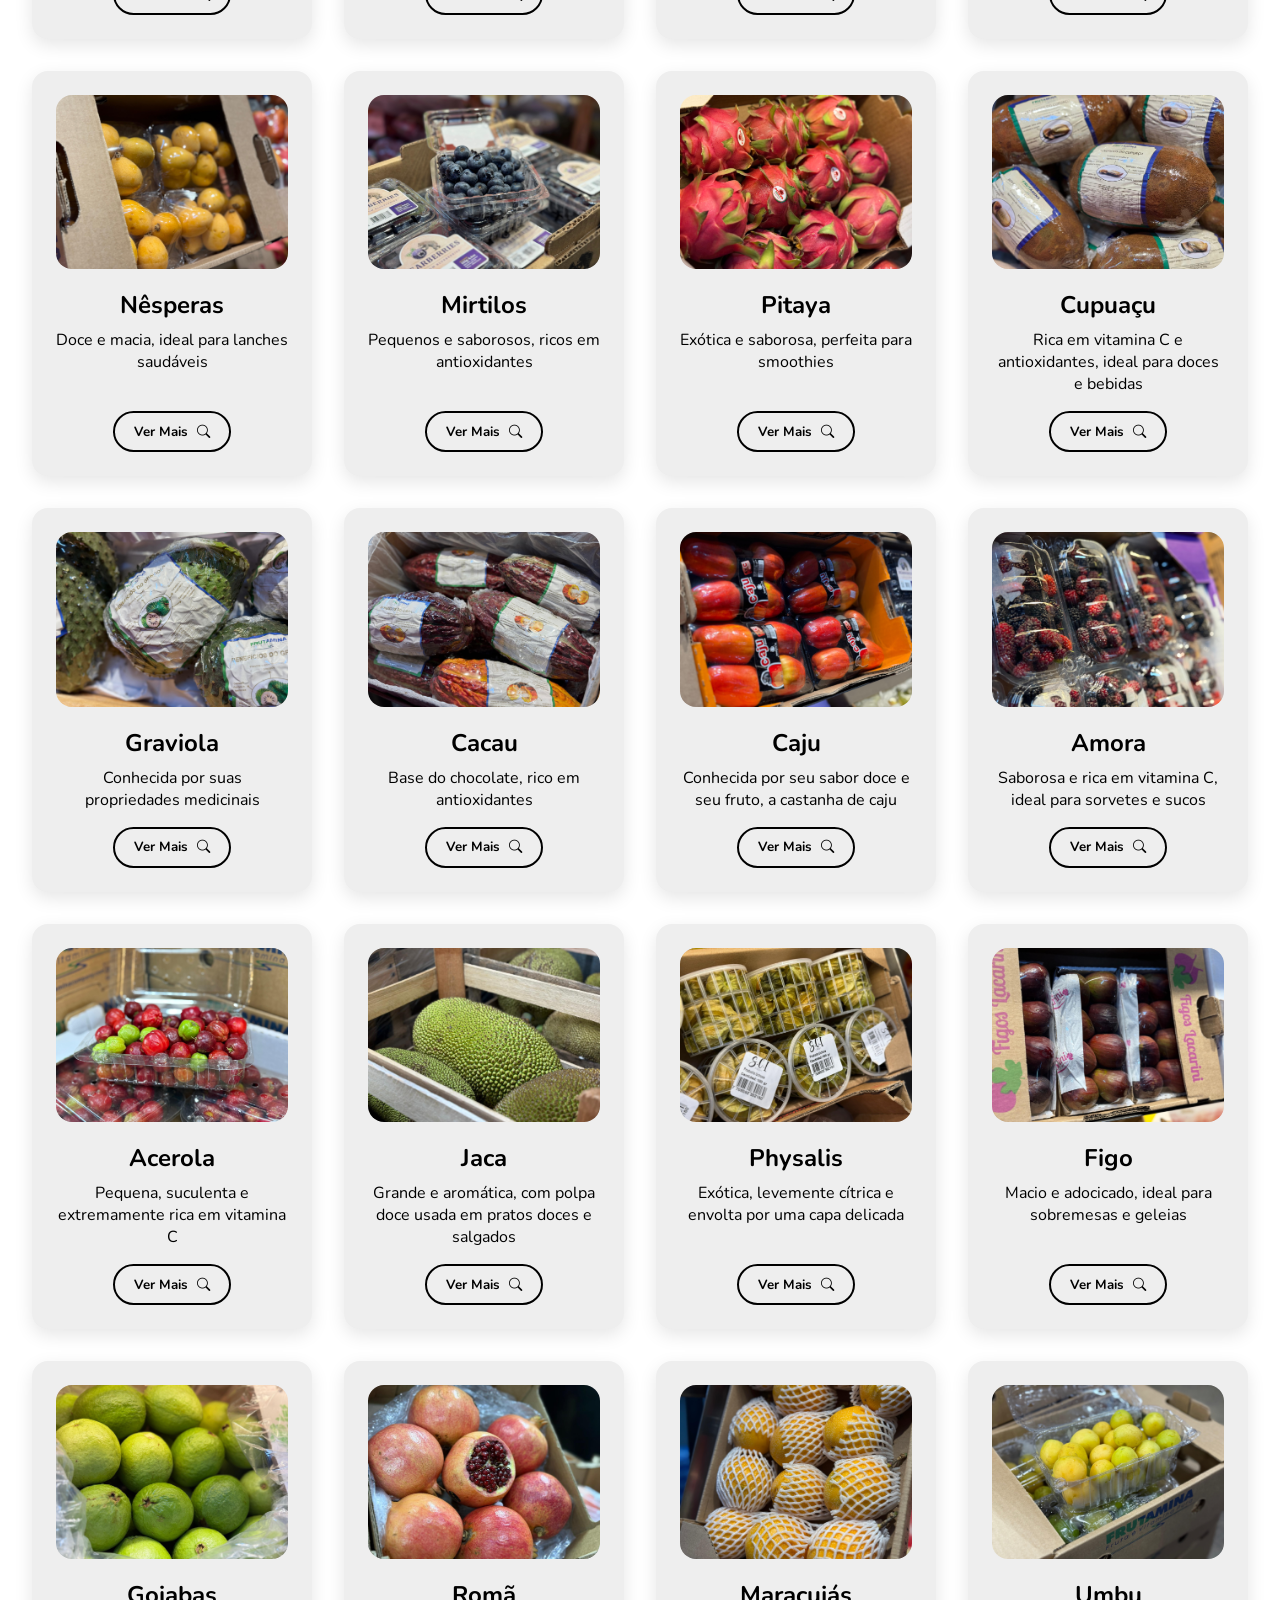
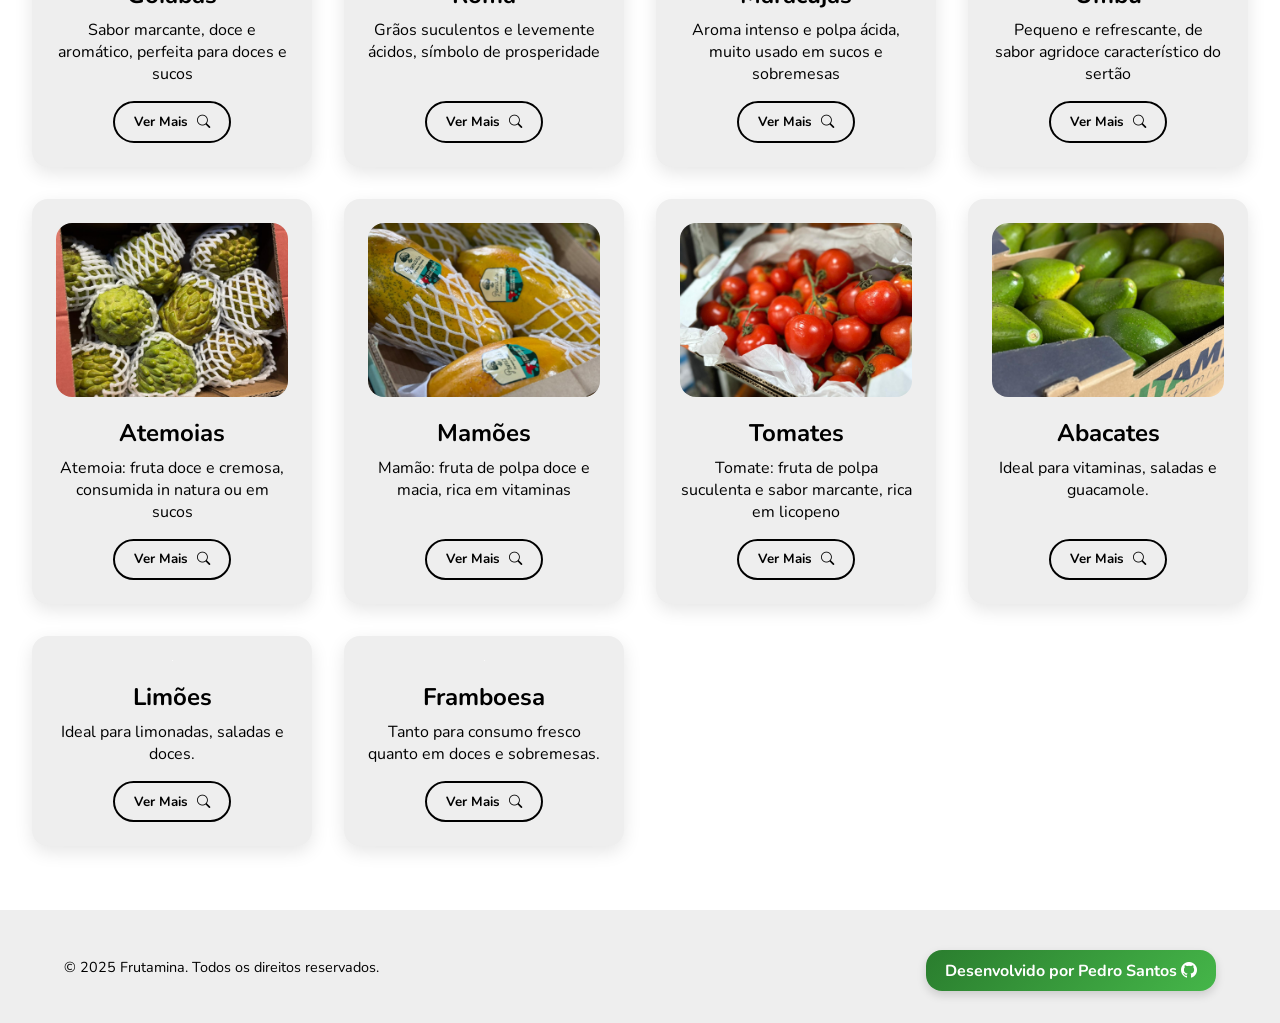
==== commit 1a0afdb8: "Add files via upload" ====
--- a/produtos.html
+++ b/produtos.html
@@ -150,7 +150,7 @@
       <p class="frutamina">&copy; 2025 Frutamina. Todos os direitos reservados.</p>
       <a href="https://spedrooliveira.github.io/site-pedro/" target="_blank">
         <button class="btn-footer">
-          <p class="pedro">Desenvolvido por Pedro Santos <i class="bi bi-github"></i></p>
+          <span class="pedro">Desenvolvido por Pedro Santos <i class="bi bi-github"></i></span>
         </button>
       </a>
     </div>
--- a/assets/css/produtos.css
+++ b/assets/css/produtos.css
@@ -917,13 +917,6 @@
 }
 
 
-.footer-container i {
-    padding-left: .5rem;
-    color: white;
-}
-
-
-
 .btn-footer {
     display: inline-block;
     padding: 0.6rem 1.2rem;
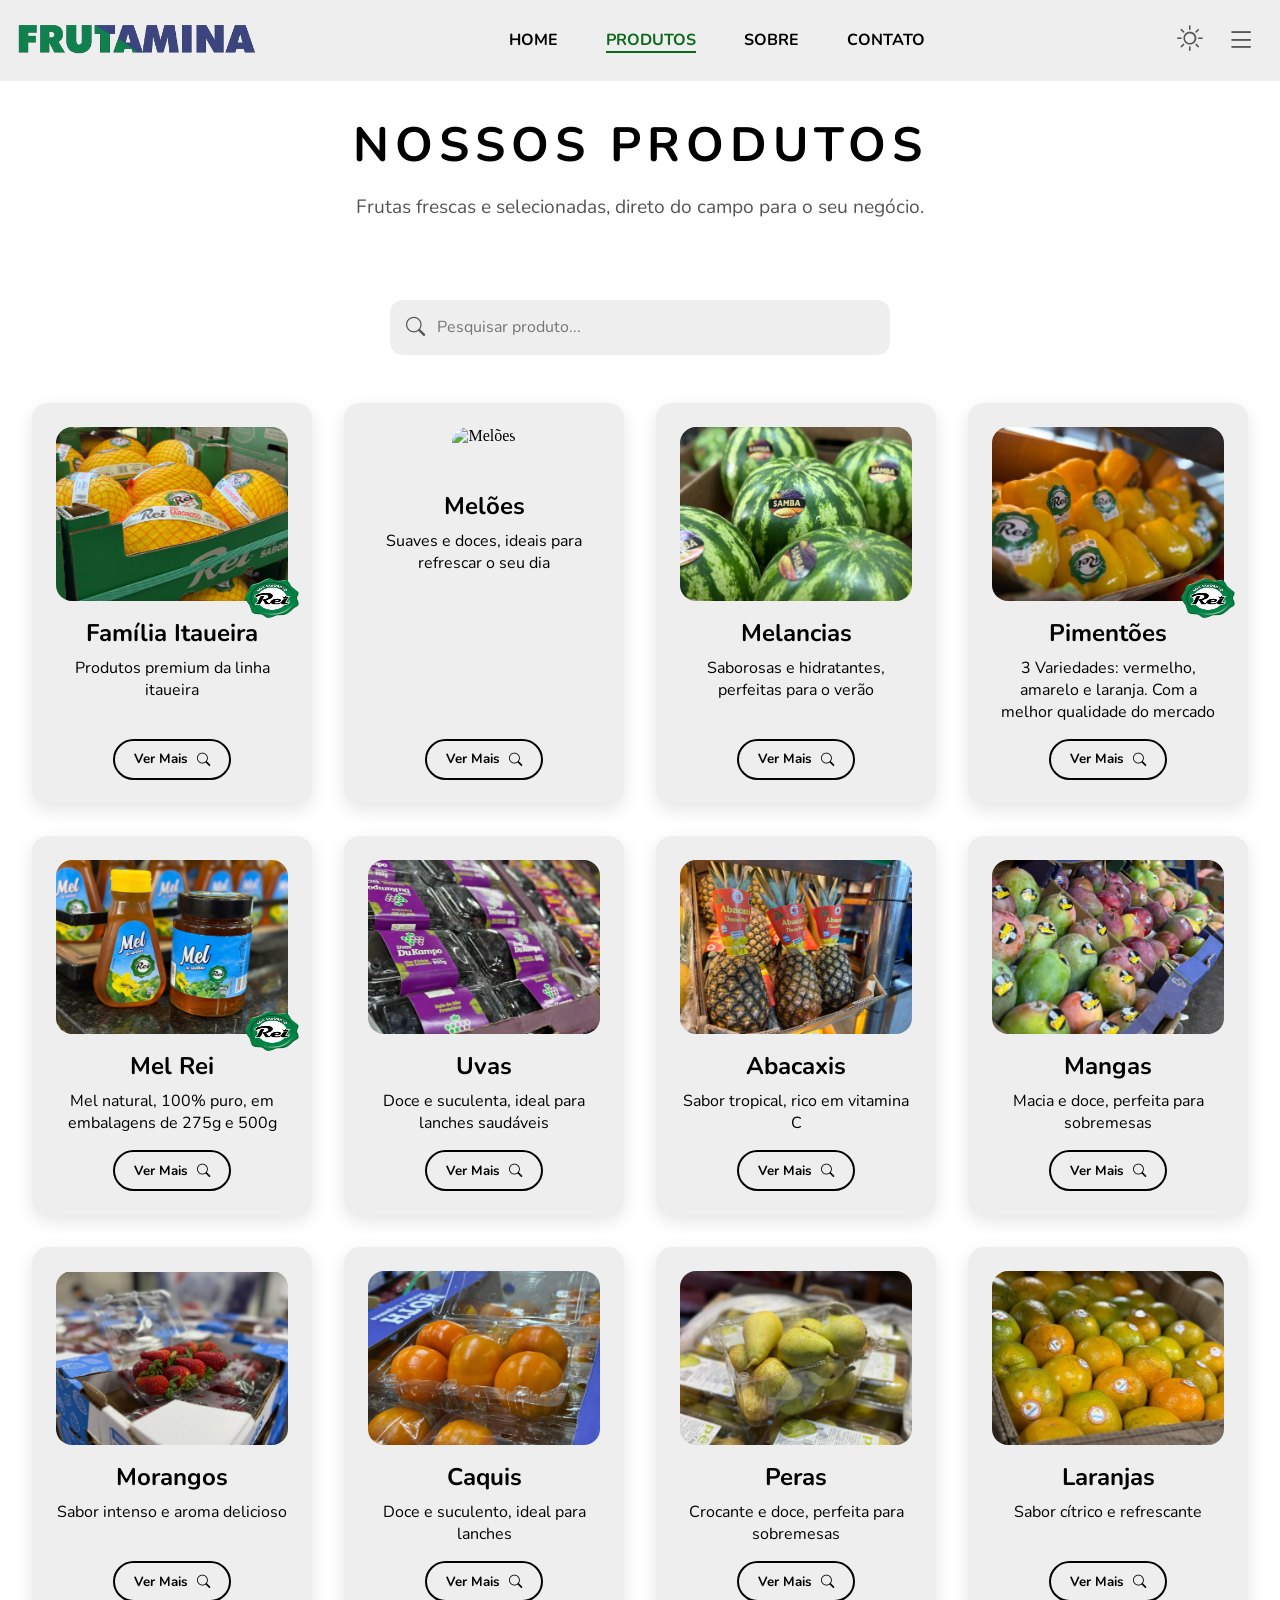
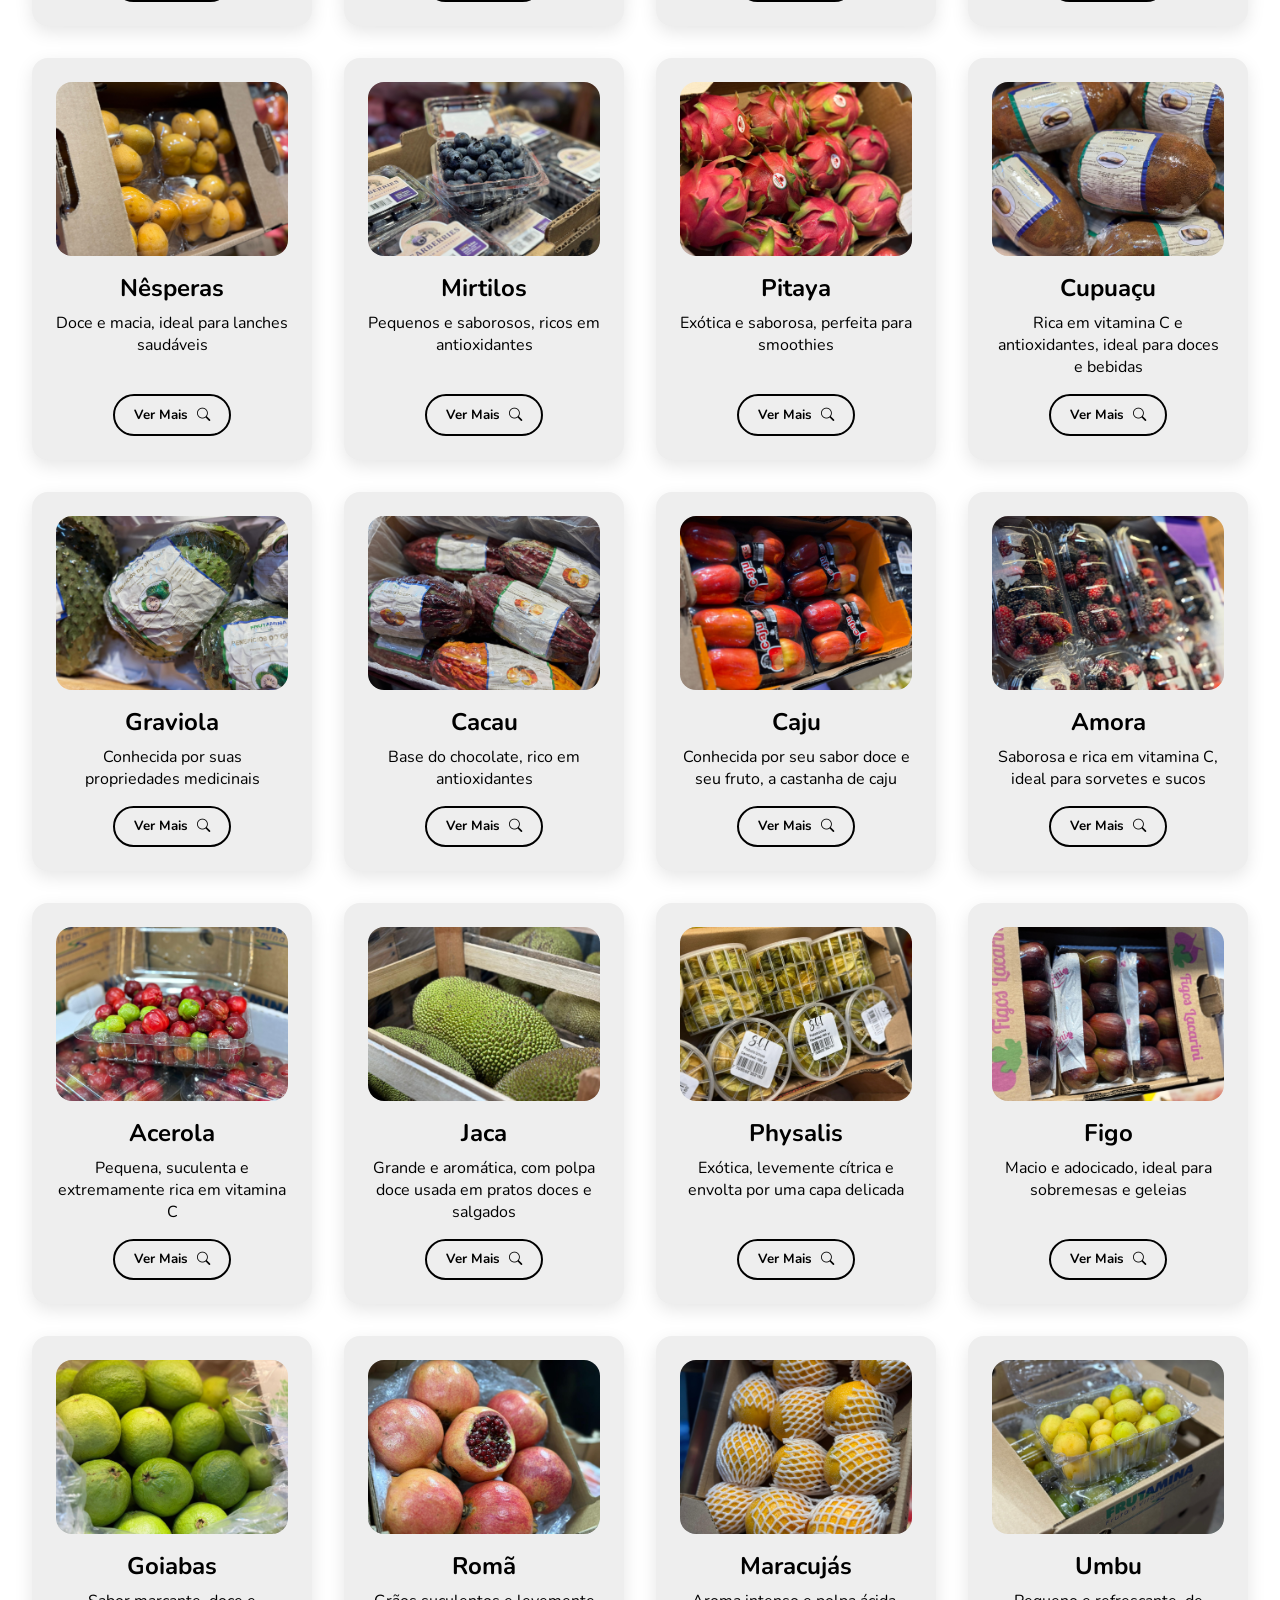
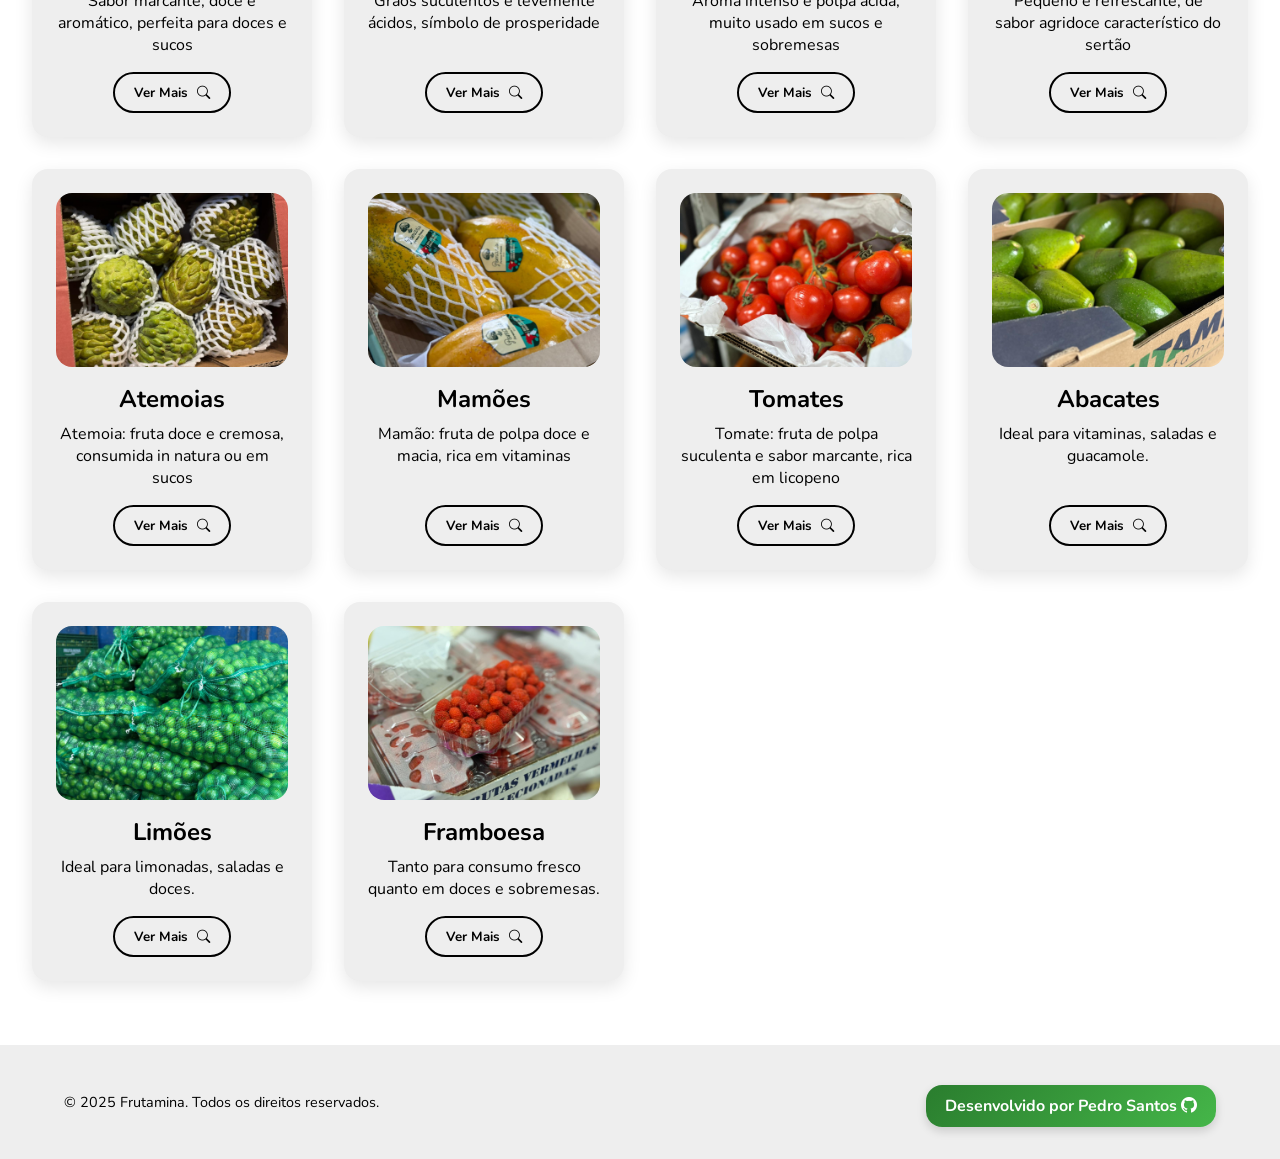
==== commit c812b64b: "Add files via upload" ====
--- a/produtos.html
+++ b/produtos.html
@@ -8,6 +8,9 @@
 
   <!-- CSS Base -->
   <link rel="stylesheet" href="assets/css/produtos.css">
+  <!-- Preconnect Google Fonts (melhora performance de carregamento de fontes) -->
+  <link rel="preconnect" href="https://fonts.googleapis.com">
+  <link rel="preconnect" href="https://fonts.gstatic.com" crossorigin>
 
   <!-- Bootstrap Icons -->
   <link rel="stylesheet" href="https://cdn.jsdelivr.net/npm/bootstrap-icons@1.13.1/font/bootstrap-icons.min.css" />
--- a/assets/css/produtos.css
+++ b/assets/css/produtos.css
@@ -198,6 +198,18 @@
     width: 15rem;
     height: auto;
     pointer-events: none;
+}
+
+/* Reservar espaço para imagens importantes reduzindo CLS */
+.logo img,
+.produto-img,
+.selo-rei,
+.modal-imagem img,
+.sobre-logo {
+    aspect-ratio: 4 / 3;
+    max-width: 100%;
+    height: auto;
+    display: block;
 }
 
 #header {
@@ -580,7 +592,7 @@
 
 
 
-/* POUP-UP */
+/* POP-UP */
 
 .modal-produto {
     position: fixed;
@@ -622,33 +634,7 @@
     flex-direction: column;
     gap: 1rem;
     padding: 0.5rem 0.5rem;
-}
-
-.modal-texto h2 {
-    font-size: 2rem;
-    font-family: var(--fonte-titulos2);
-    color: #fff;
-    margin-bottom: .5rem;
-    text-align: center;
-}
-
-.modal-texto p {
-    font-size: 1.2rem;
-    line-height: 1.6;
-    font-family: var(--fonte-textos);
-    color: white;
-}
-
-.modal-botoes {
-    display: flex;
-    justify-content: flex-end;
-    gap: 1rem;
-    margin-top: 2rem;
-    color: white;
-    position: absolute;
-    bottom: 1.5rem;
-    right: 1.5rem;
-    display: flex;
+ 
 }
 
 .modal-imagem img {
@@ -656,6 +642,7 @@
     max-height: 450px;
     object-fit: cover;
     box-shadow: 0 6px 20px rgba(0, 0, 0, 0.5);
+    pointer-events: none;
 }
 
 .modal-texto h2 {
@@ -695,6 +682,8 @@
     margin: 0 auto;
 }
 
+
+
 .impact-characters {
     display: grid;
     grid-template-columns: repeat(3, 1fr);
@@ -703,41 +692,7 @@
     margin-top: 5rem;
 }
 
-/* ATENÇÃO */
-.impact-characters .character {
-    background: rgba(255, 255, 255, 0.05);
-    border-radius: 12px;
-    padding: 0.8rem 1.2rem;
-    color: #fff;
-    display: flex;
-    align-items: center;
-    justify-content: center;
-    gap: 0.6rem;
-    transition: transform 0.2s ease, background 0.2s ease;
-    font-family: var(--fonte-escrita);
-    min-width: 0;
-    max-width: none;
-    text-align: center;
-    width: 100%;
-    box-sizing: border-box;
-    flex-direction: column;
-}
-
-.impact-characters .character:hover {
-    background: rgba(255, 255, 255, 0.1);
-    transform: translateY(-3px);
-}
-
-.impact-characters .character span {
-    color: #fff;
-    font-family: var(--fonte-escrita);
-    font-size: 1rem;
-}
-
-.impact-characters .character i {
-    font-size: 1.5rem;
-    line-height: 1;
-}
+
 
 
 .modal-progresso {
@@ -815,10 +770,13 @@
     background: transparent;
     border: 2px solid #fff;
     color: #fff;
-    padding: 0.6rem 1.2rem;
+    padding: 0.5rem 1rem;
     border-radius: 2rem;
-    font-size: 1rem;
+    font-size: 0.95rem;
+    display: inline-flex;
+    align-items: center;
     transition: all 0.3s ease;
+    
 }
 
 .modal-botoes button i {
@@ -837,6 +795,19 @@
     padding-bottom: 4rem;
     /* espaço extra para não sobrepor os botões */
     color: white;
+}
+
+/* Botões do modal: alinhamento padrão (desktop) à direita, em linha */
+.modal-botoes {
+    display: flex;
+    justify-content: flex-end;
+    align-items: center;
+    gap: 0.75rem;
+    margin-top: 1rem;
+    color: white;
+    position: absolute;
+    bottom: 1rem;
+    right: 1rem;
 }
 
 /* IMAGEM */
@@ -864,11 +835,30 @@
     transform: rotate(90deg);
 }
 
+/* Consolidado: .impact-characters .character + elementos internos */
 .impact-characters .character {
+    background: rgba(255, 255, 255, 0.05);
+    padding: 0.8rem 1.2rem;
+    border-radius: 12px;
+    color: #fff;
+    font-size: 0.95rem;
     display: flex;
     align-items: center;
     justify-content: center;
     gap: 0.6rem;
+    transition: transform 0.2s ease, background 0.2s ease;
+    font-family: var(--fonte-escrita);
+    min-width: 0;
+    max-width: none;
+    text-align: center;
+    width: 100%;
+    box-sizing: border-box;
+    flex-direction: column;
+}
+
+.impact-characters .character:hover {
+    background: rgba(255, 255, 255, 0.1);
+    transform: translateY(-3px);
 }
 
 .impact-characters .character i {
@@ -881,7 +871,6 @@
     height: auto;
     object-fit: contain;
     border-radius: 50%;
-    /* deixa redondinho como ícone */
 }
 
 
@@ -909,11 +898,6 @@
     text-align: left;
     font-family: var(--fonte-textos);
     color: var(--cor-texto);
-}
-
-.pedro {
-    color: white;
-    font-weight: 700;
 }
 
 
@@ -937,6 +921,7 @@
 
 .pedro {
     color: #fff;
+    font-weight: 700;
     font-size: 1rem;
     margin: 0;
 }
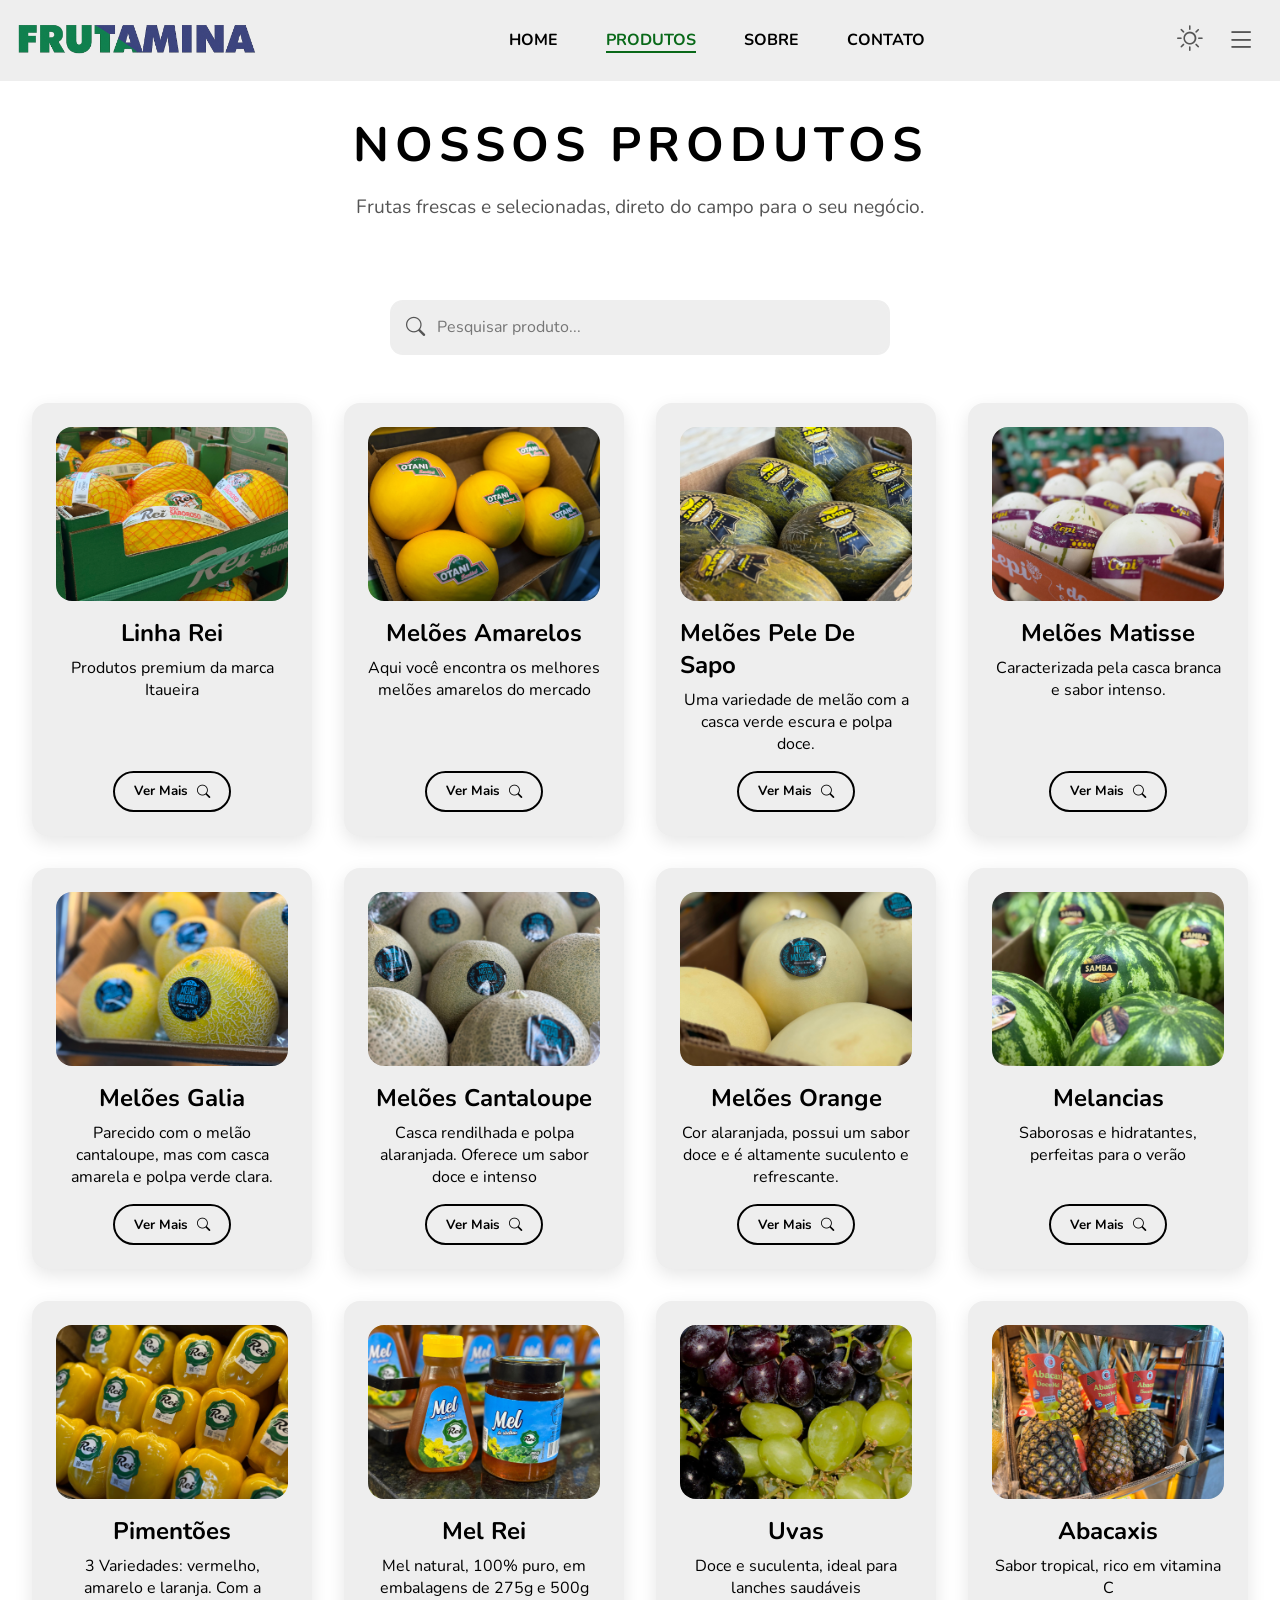
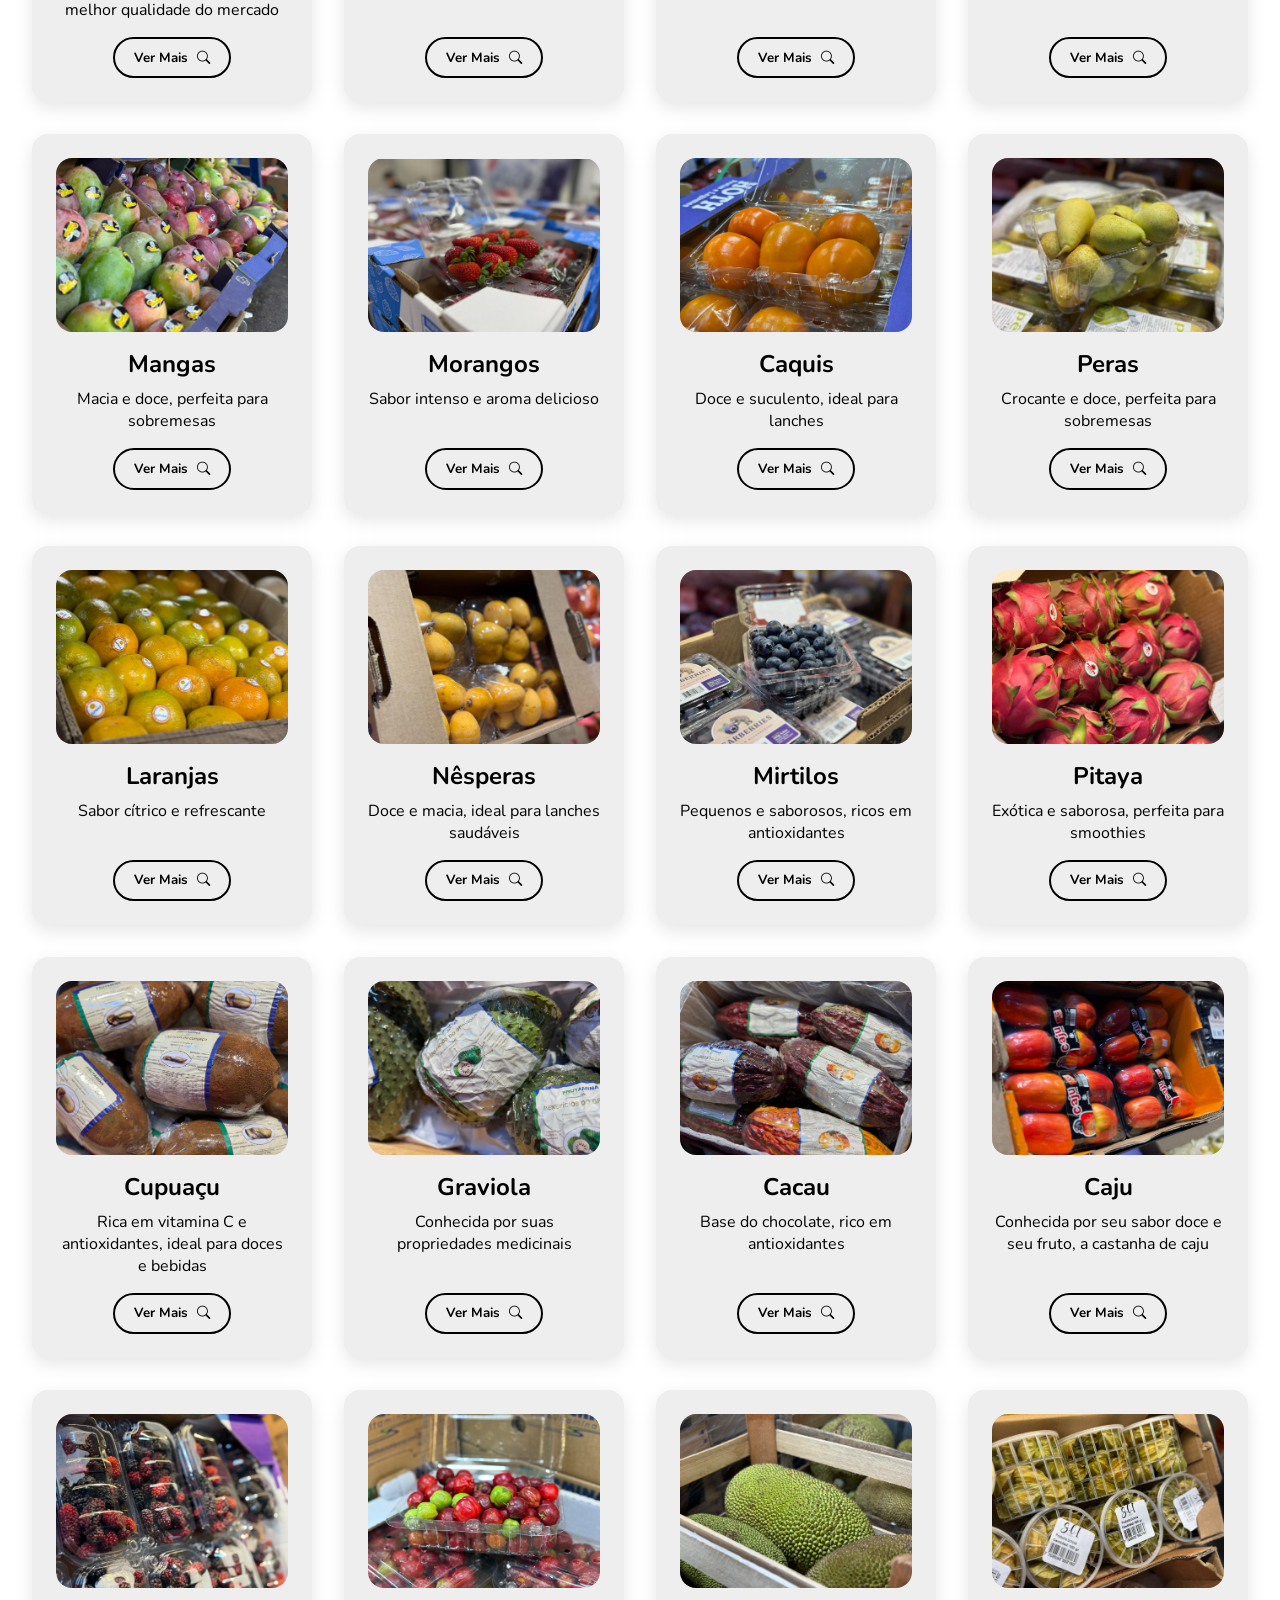
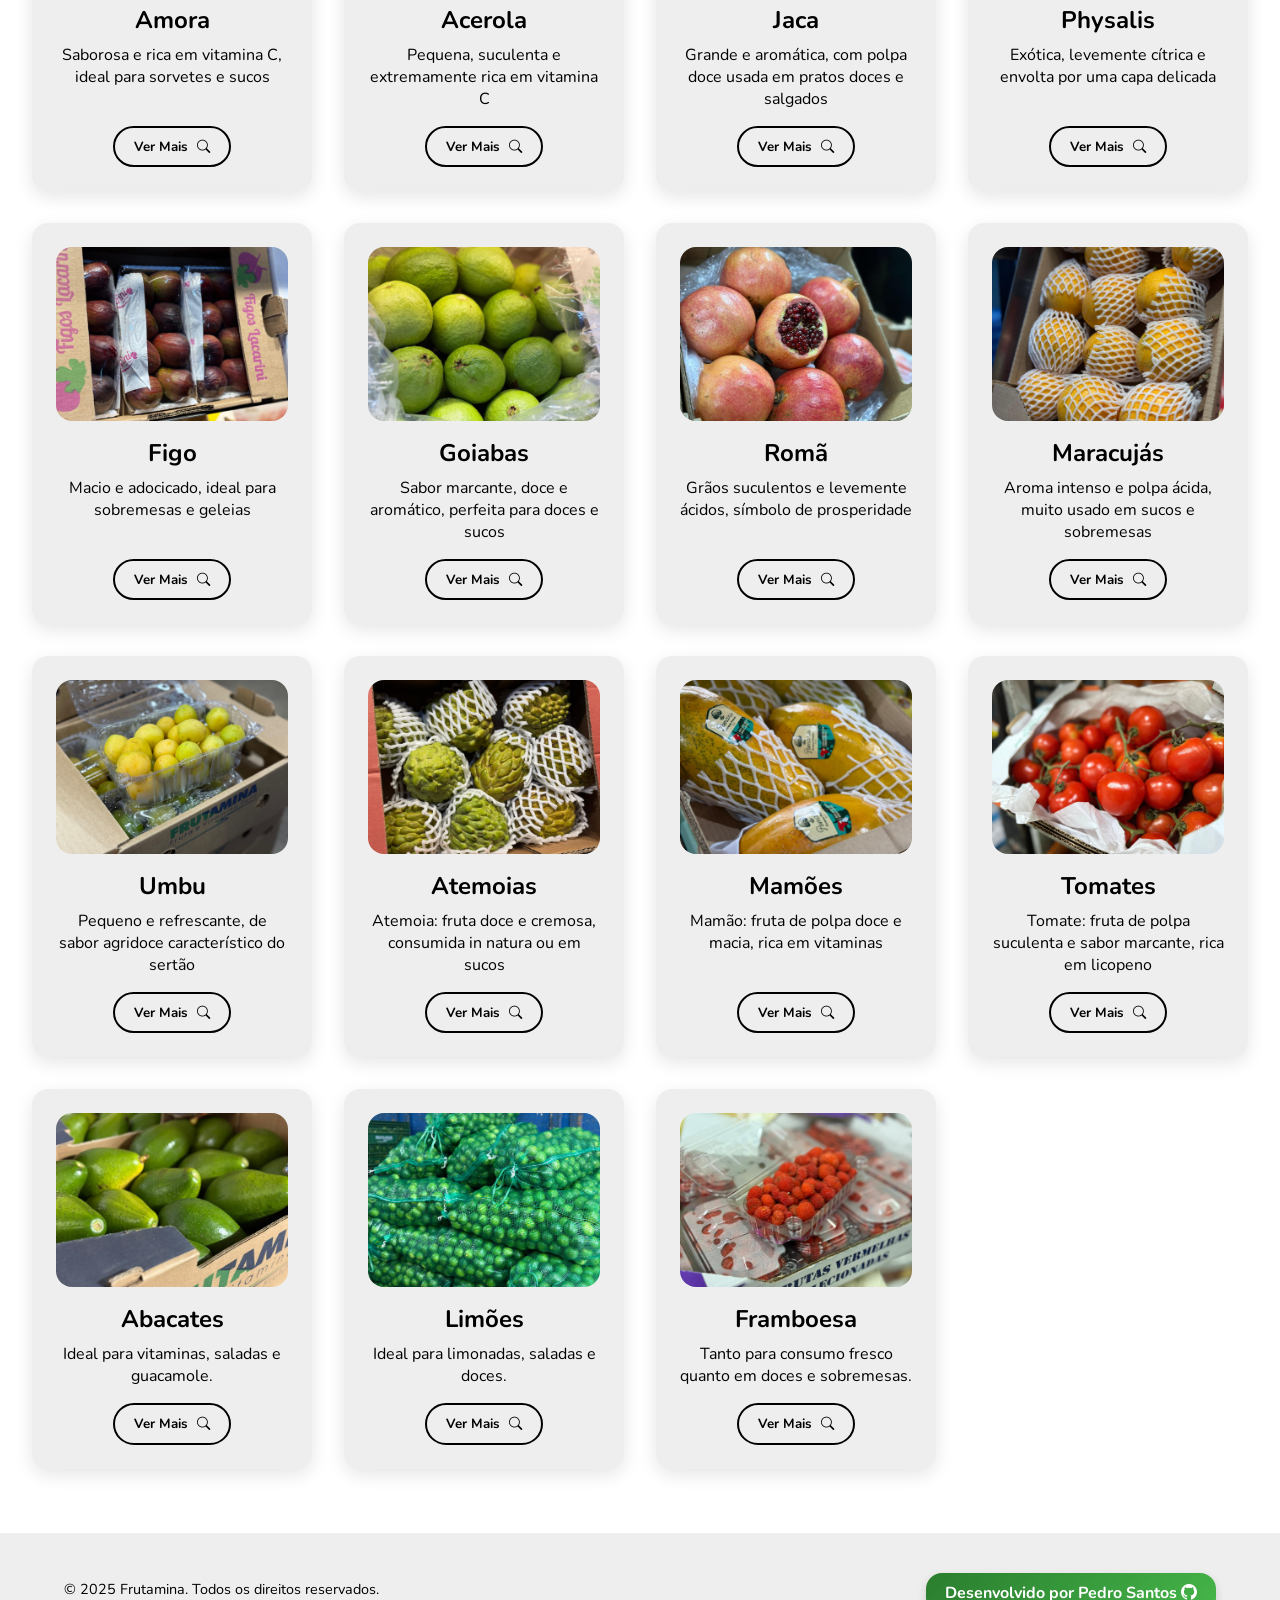
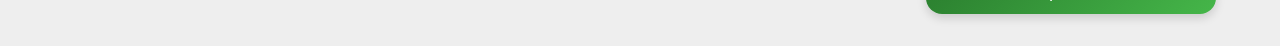
==== commit db5d20df: "up" ====
--- a/produtos.html
+++ b/produtos.html
@@ -5,12 +5,16 @@
   <meta charset="UTF-8">
   <meta name="viewport" content="width=device-width, initial-scale=1.0">
   <title>Frutamina | Produtos</title>
+  <meta name="description" content="Catálogo de produtos Frutamina - frutas frescas e selecionadas. Pesquise por variedade e confira detalhes dos produtos.">
+  <meta name="theme-color" content="#2ecc71">
 
   <!-- CSS Base -->
   <link rel="stylesheet" href="assets/css/produtos.css">
   <!-- Preconnect Google Fonts (melhora performance de carregamento de fontes) -->
+  <link href="https://fonts.googleapis.com/css2?family=Nunito:wght@200;400;700;900&family=Noto+Sans+SC:wght@400;700&display=swap" rel="stylesheet">
   <link rel="preconnect" href="https://fonts.googleapis.com">
   <link rel="preconnect" href="https://fonts.gstatic.com" crossorigin>
+  <link rel="preconnect" href="https://cdn.jsdelivr.net">
 
   <!-- Bootstrap Icons -->
   <link rel="stylesheet" href="https://cdn.jsdelivr.net/npm/bootstrap-icons@1.13.1/font/bootstrap-icons.min.css" />
@@ -21,7 +25,7 @@
   <header id="header">
     <div class="header-logo">
       <a href="index.html">
-        <img src="assets/svg/logo.webp" alt="Frutamina Logo" class="logo" />
+  <img src="assets/svg/logo.webp" alt="Frutamina - logo" class="logo" width="600" height="450" />
       </a>
     </div>
     <nav class="menu-desktop">
@@ -162,7 +166,7 @@
   <!-- Scripts -->
 </body>
 <script src="assets/js/script.js" defer></script>
-<script src="assets/js/produtos.js" defer></script>
+<script src="assets/js/product.js" defer></script>
 <script src="assets/js/modal-produtos.js" defer></script>
 
 </html>
--- a/assets/css/produtos.css
+++ b/assets/css/produtos.css
@@ -1,5 +1,3 @@
-@import url('https://fonts.googleapis.com/css2?family=Noto+Sans+Duployan:wght@400;700&family=Noto+Sans+SC:wght@100..900&family=Nunito:ital,wght@0,200..1000;1,200..1000&family=Roboto+Mono:ital,wght@0,100..700;1,100..700&display=swap');
-
 * {
     box-sizing: border-box;
     margin: 0;
@@ -203,7 +201,6 @@
 /* Reservar espaço para imagens importantes reduzindo CLS */
 .logo img,
 .produto-img,
-.selo-rei,
 .modal-imagem img,
 .sobre-logo {
     aspect-ratio: 4 / 3;
@@ -536,10 +533,11 @@
     flex-direction: column;
     align-items: center;
     transition: all 0.3s ease-in-out;
+    cursor: pointer; /* indicar que o card é clicável */
 }
 
 .produto-card:hover {
-    transform: translateY(-6px);
+    transform: translateY(-6px) scale(1.0);
     box-shadow: 0 12px 24px rgba(0, 0, 0, 0.15);
 }
 
@@ -558,15 +556,7 @@
     display: inline-block;
 }
 
-.selo-rei {
-    position: absolute;
-    bottom: -5px;
-    right: -16px;
-    width: 4rem;
-    height: auto;
-    z-index: 2;
-    pointer-events: none;
-}
+/* regras de selo removidas dos CARDS */
 
 
 .produto-titulo {
@@ -631,10 +621,7 @@
 .modal-texto {
     flex: 1 1 48%;
     display: flex;
-    flex-direction: column;
-    gap: 1rem;
-    padding: 0.5rem 0.5rem;
- 
+    flex-direction: column; 
 }
 
 .modal-imagem img {
@@ -679,7 +666,8 @@
     color: #d0d0d0;
     text-align: center;
     max-width: 100%;
-    margin: 0 auto;
+    margin: 0 1rem 1.5rem 1rem;
+    padding: .5rem 2rem;
 }
 
 
@@ -689,10 +677,8 @@
     grid-template-columns: repeat(3, 1fr);
     gap: 1rem;
     justify-items: center;
-    margin-top: 5rem;
-}
-
-
+    margin: auto 0;
+}
 
 
 .modal-progresso {
@@ -717,10 +703,8 @@
 .impact-characters .impact-item {
     background: rgba(255, 255, 255, 0.08);
     padding: .8rem 1.2rem;
-    border-radius: 12px;
-    display: flex;
-    align-items: center;
-    gap: .6rem;
+    display: flex;
+    align-items: center;
     color: #fff;
     transition: all .2s ease-in-out;
     font-family: var(--fonte-escrita);
@@ -776,6 +760,7 @@
     display: inline-flex;
     align-items: center;
     transition: all 0.3s ease;
+    margin: auto 0;
     
 }
 
@@ -858,7 +843,7 @@
 
 .impact-characters .character:hover {
     background: rgba(255, 255, 255, 0.1);
-    transform: translateY(-3px);
+    transform: translateY(-3px) scale(1.05);
 }
 
 .impact-characters .character i {
@@ -871,7 +856,10 @@
     height: auto;
     object-fit: contain;
     border-radius: 50%;
-}
+    pointer-events: none;
+}
+
+/* FOOTER */
 
 
 .footer-container {
@@ -936,6 +924,10 @@
     font-size: 1rem;
 }
 
+::-webkit-scrollbar {
+   display: none;
+}
+
 
 @keyframes fadeIn {
     from {
@@ -1081,6 +1073,7 @@
 
     #modalDescricao {
         font-size: .9rem;
+        padding: 0;
     }
 
     .impact-characters .character span {
